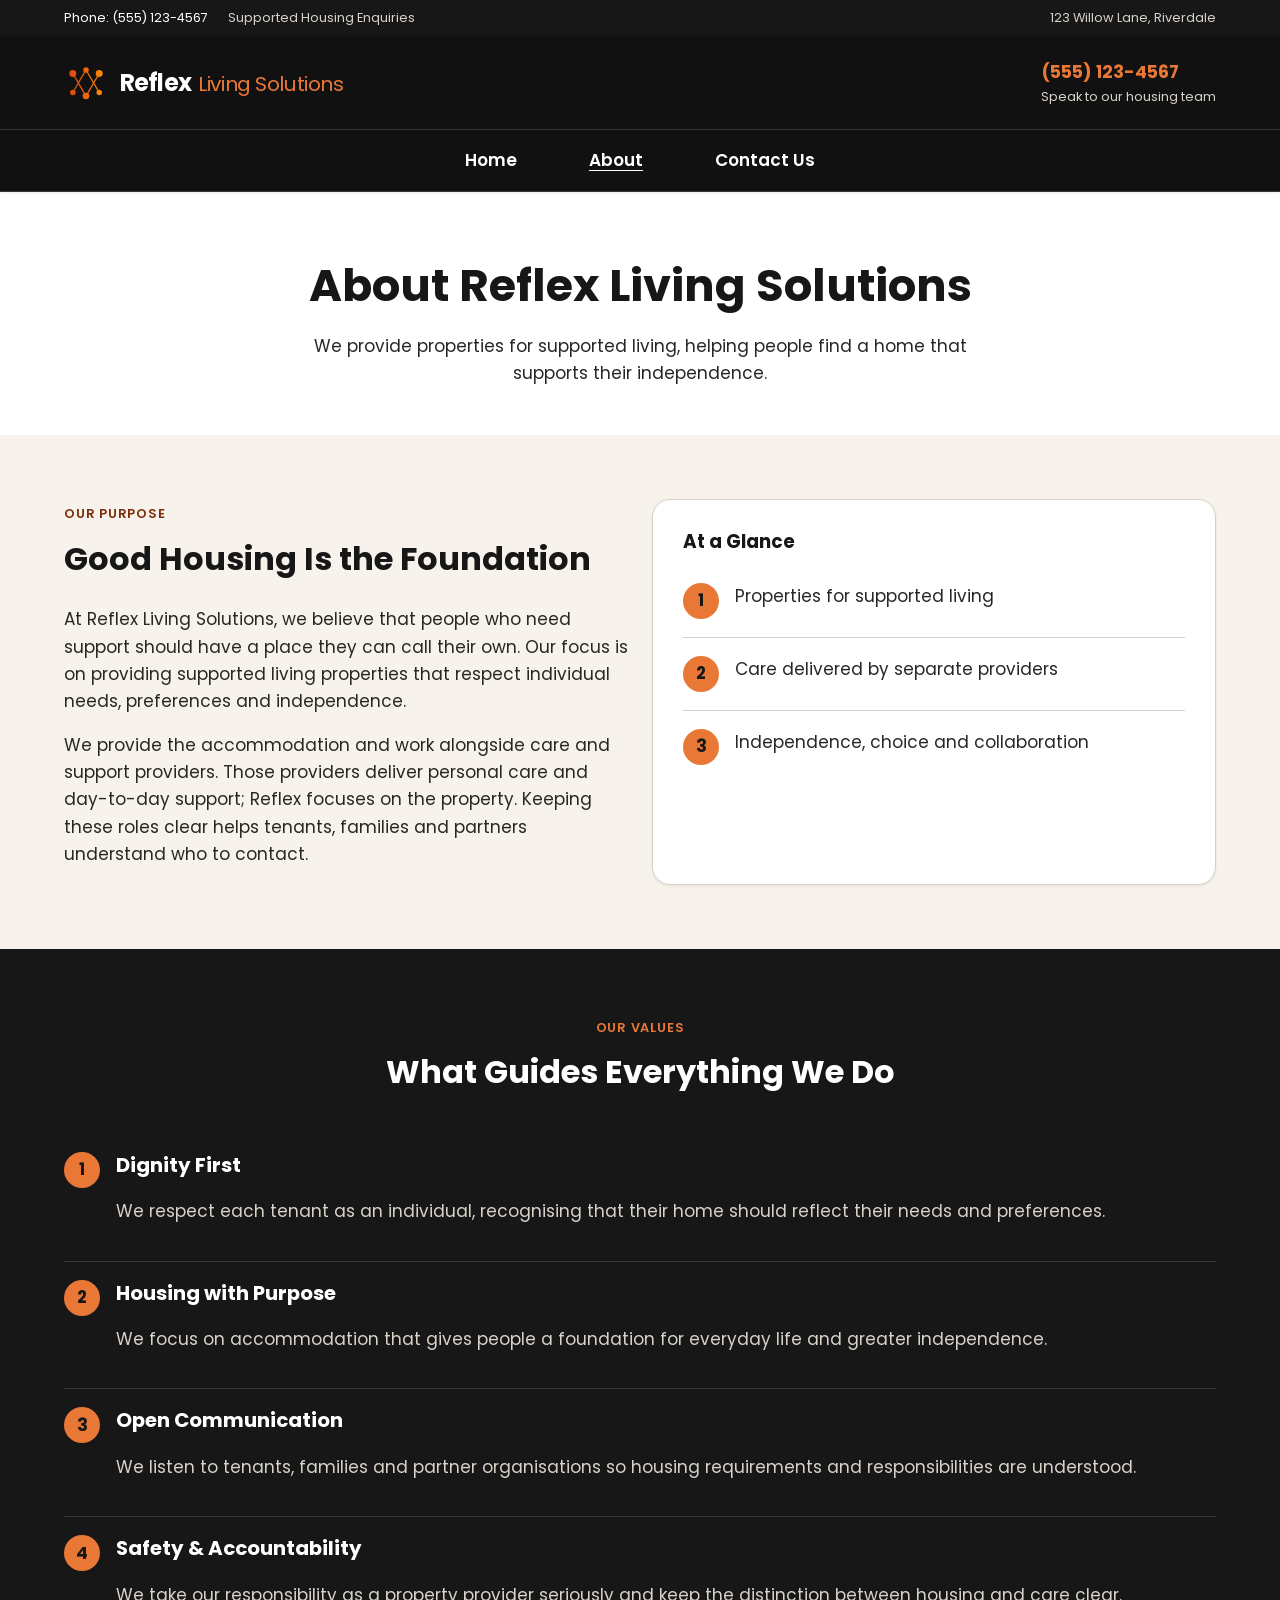
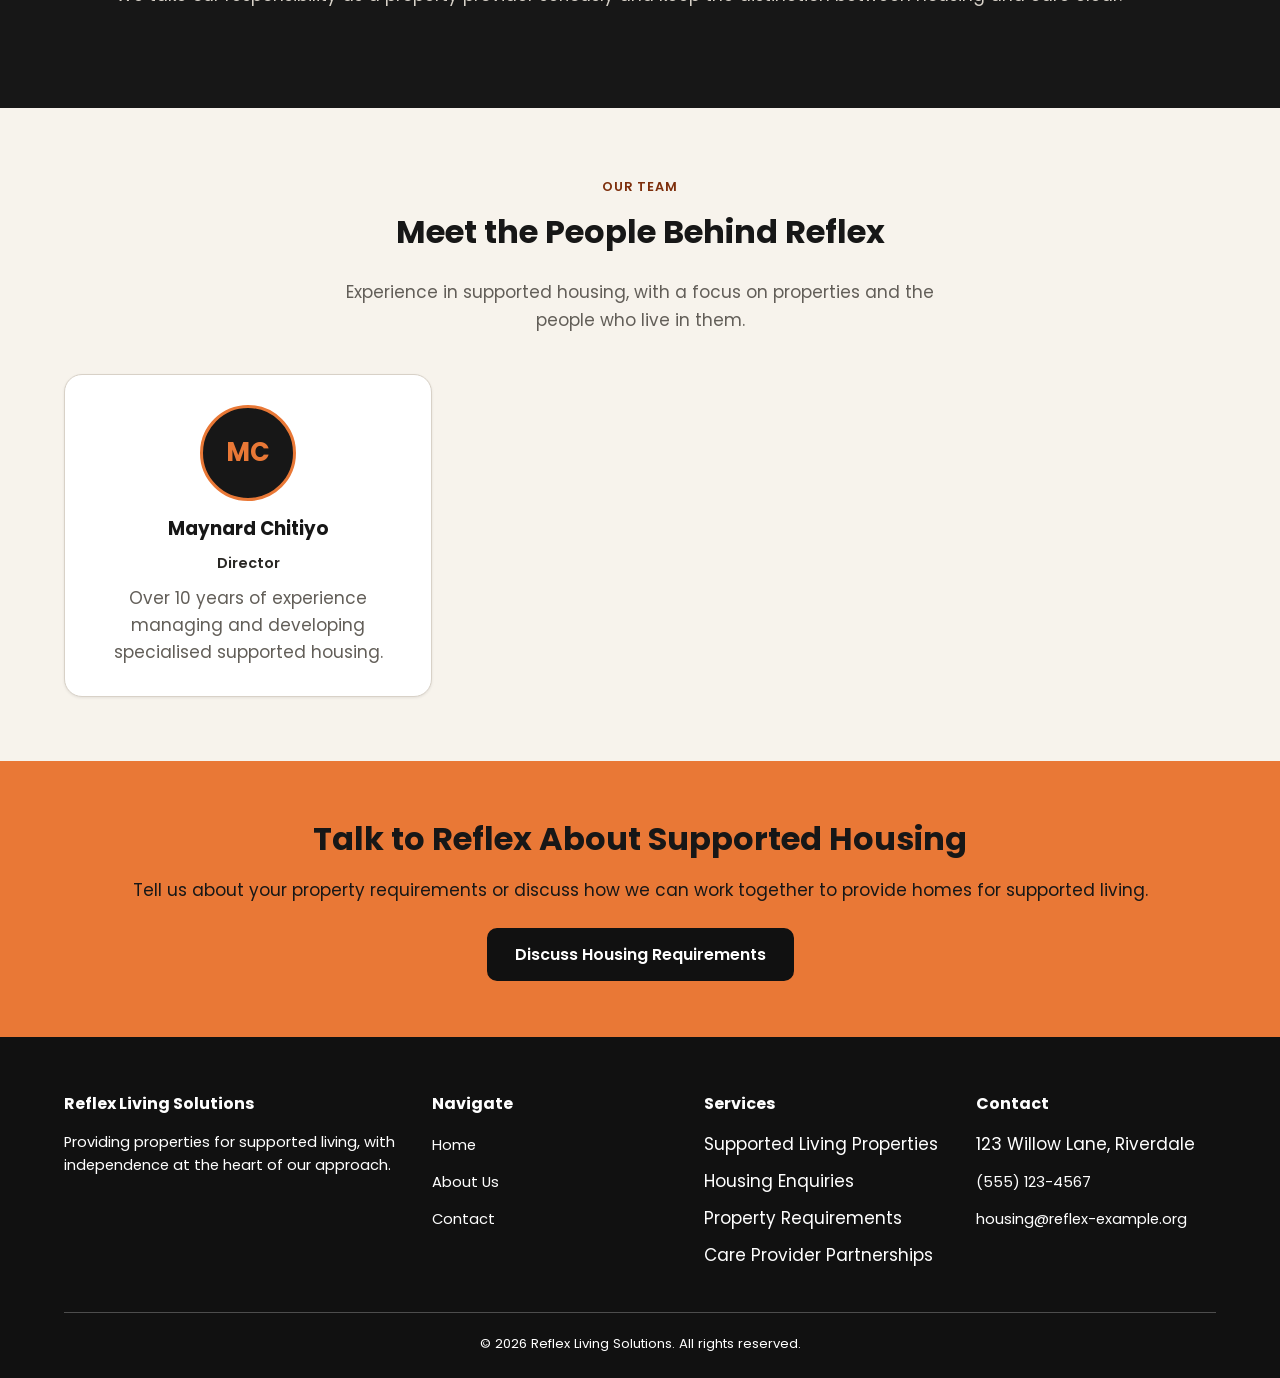
==== website/about.html @ 5347587f "Keep service icons outlined when browsers cache old CSS" ====
<!DOCTYPE html>
<html lang="en">
<head>
    <meta charset="UTF-8">
    <meta name="viewport" content="width=device-width, initial-scale=1.0">
    <title>About Us | Reflex Living Solutions</title>
    <meta name="description" content="Learn about Reflex Living Solutions and our approach to providing supported living properties in collaboration with care and support providers.">
    <link rel="icon" href="favicon.ico?v=2" sizes="any">
    <link rel="icon" type="image/png" sizes="32x32" href="images/favicon-32.png?v=2">
    <link rel="stylesheet" href="styles.css?v=20261007-icons">
</head>
<body>
    <a class="skip-link" href="#main-content">Skip to main content</a>

    <div class="top-bar">
        <div class="container">
            <div class="top-bar__contact">
                <a href="tel:+15551234567">Phone: (555) 123-4567</a>
                <span>Supported Housing Enquiries</span>
            </div>
            <div class="top-bar__address">
                123 Willow Lane, Riverdale
            </div>
        </div>
    </div>

    <header class="site-header">
        <div class="container">
            <div class="brand">
                <img class="brand__logo" src="images/logo_reflex.svg" alt="" width="44" height="44">
                <div class="brand__name">
                    Reflex
                    <span>Living Solutions</span>
                </div>
            </div>
            <a class="header-contact" href="tel:+15551234567">
                (555) 123-4567
                <span>Speak to our housing team</span>
            </a>
        </div>
        <nav class="main-nav" aria-label="Primary">
                <ul>
                    <li><a href="index.html">Home</a></li>
                    <li><a href="about.html" class="active" aria-current="page">About</a></li>
                    <li><a href="contact.html" class="nav-cta">Contact Us</a></li>
                </ul>
        </nav>
    </header>

    <main id="main-content">
        <section class="page-hero">
            <div class="container">
                <h1>About Reflex Living Solutions</h1>
                <p>We provide properties for supported living, helping people find a home that supports their independence.</p>
            </div>
        </section>

        <section class="section">
            <div class="container">
                <div class="grid grid-2">
                    <div>
                        <span class="eyebrow">Our Purpose</span>
                        <h2>Good Housing Is the Foundation</h2>
                        <p>At Reflex Living Solutions, we believe that people who need support should have a place they can call their own. Our focus is on providing supported living properties that respect individual needs, preferences and independence.</p>
                        <p>We provide the accommodation and work alongside care and support providers. Those providers deliver personal care and day-to-day support; Reflex focuses on the property. Keeping these roles clear helps tenants, families and partners understand who to contact.</p>
                    </div>
                    <div class="card">
                        <h3>At a Glance</h3>
                        <ul class="value-list">
                            <li>
                                <div class="value-list__mark">1</div>
                                <div>Properties for supported living</div>
                            </li>
                            <li>
                                <div class="value-list__mark">2</div>
                                <div>Care delivered by separate providers</div>
                            </li>
                            <li>
                                <div class="value-list__mark">3</div>
                                <div>Independence, choice and collaboration</div>
                            </li>
                        </ul>
                    </div>
                </div>
            </div>
        </section>

        <section class="section section-alt">
            <div class="container">
                <div class="section-header">
                    <span class="eyebrow">Our Values</span>
                    <h2>What Guides Everything We Do</h2>
                </div>
                <ul class="value-list">
                    <li>
                        <div class="value-list__mark">1</div>
                        <div>
                            <h3>Dignity First</h3>
                            <p>We respect each tenant as an individual, recognising that their home should reflect their needs and preferences.</p>
                        </div>
                    </li>
                    <li>
                        <div class="value-list__mark">2</div>
                        <div>
                            <h3>Housing with Purpose</h3>
                            <p>We focus on accommodation that gives people a foundation for everyday life and greater independence.</p>
                        </div>
                    </li>
                    <li>
                        <div class="value-list__mark">3</div>
                        <div>
                            <h3>Open Communication</h3>
                            <p>We listen to tenants, families and partner organisations so housing requirements and responsibilities are understood.</p>
                        </div>
                    </li>
                    <li>
                        <div class="value-list__mark">4</div>
                        <div>
                            <h3>Safety &amp; Accountability</h3>
                            <p>We take our responsibility as a property provider seriously and keep the distinction between housing and care clear.</p>
                        </div>
                    </li>
                </ul>
            </div>
        </section>

        <section class="section">
            <div class="container">
                <div class="section-header">
                    <span class="eyebrow">Our Team</span>
                    <h2>Meet the People Behind Reflex</h2>
                    <p>Experience in supported housing, with a focus on properties and the people who live in them.</p>
                </div>
                <div class="grid grid-3">
                    <div class="card team-card">
                        <div class="team-card__photo">MC</div>
                        <h3>Maynard Chitiyo</h3>
                        <div class="team-card__role">Director</div>
                        <p>Over 10 years of experience managing and developing specialised supported housing.</p>
                    </div>
                </div>
            </div>
        </section>

        <section class="cta-banner">
            <div class="container">
                <h2>Talk to Reflex About Supported Housing</h2>
                <p>Tell us about your property requirements or discuss how we can work together to provide homes for supported living.</p>
                <a href="contact.html" class="btn btn-accent">Discuss Housing Requirements</a>
            </div>
        </section>
    </main>

    <footer class="site-footer">
        <div class="container">
            <div class="footer-grid">
                <div>
                    <h4>Reflex Living Solutions</h4>
                    <p>Providing properties for supported living, with independence at the heart of our approach.</p>
                </div>
                <div>
                    <h4>Navigate</h4>
                    <ul>
                        <li><a href="index.html">Home</a></li>
                        <li><a href="about.html">About Us</a></li>
                        <li><a href="contact.html">Contact</a></li>
                    </ul>
                </div>
                <div>
                    <h4>Services</h4>
                    <ul>
                        <li>Supported Living Properties</li>
                        <li>Housing Enquiries</li>
                        <li>Property Requirements</li>
                        <li>Care Provider Partnerships</li>
                    </ul>
                </div>
                <div>
                    <h4>Contact</h4>
                    <ul>
                        <li>123 Willow Lane, Riverdale</li>
                        <li><a href="tel:+15551234567">(555) 123-4567</a></li>
                        <li><a href="mailto:housing@reflex-example.org">housing@reflex-example.org</a></li>
                    </ul>
                </div>
            </div>
            <div class="footer-bottom">
                &copy; 2026 Reflex Living Solutions. All rights reserved.
            </div>
        </div>
    </footer>
</body>
</html>
---- website/styles.css ----
/* ============================================
   Reflex Living Solutions — Shared Styles
   ============================================ */

@font-face {
  font-family: 'Poppins';
  font-style: normal;
  font-weight: 400;
  font-display: swap;
  src: url('fonts/poppins-latin-400-normal.woff2') format('woff2');
}

@font-face {
  font-family: 'Poppins';
  font-style: normal;
  font-weight: 600;
  font-display: swap;
  src: url('fonts/poppins-latin-600-normal.woff2') format('woff2');
}

@font-face {
  font-family: 'Poppins';
  font-style: normal;
  font-weight: 700;
  font-display: swap;
  src: url('fonts/poppins-latin-700-normal.woff2') format('woff2');
}

/*
  Reflex palette
  Near-black creates the brand foundation, warm off-white keeps long pages
  welcoming, and burnt orange is reserved for actions and key details.
*/
:root {
  --color-primary: #a63f12;
  --color-primary-dark: #7d2e0b;
  --color-primary-light: #e97836;
  --color-secondary: #171717;
  --color-accent: #e97836;
  --color-accent-dark: #a63f12;
  --color-button-hover: #a63f12;
  --color-focus: #c85a21;

  --color-bg: #f7f3ec;
  --color-bg-alt: #171717;
  --color-surface: #ffffff;
  --color-header-bg: #111111;

  --color-heading: #171717;
  --color-text: #292724;
  --color-text-muted: #625e58;
  --color-text-inverse: #ffffff;
  --color-text-inverse-muted: #d8d2c9;

  --color-border: #d8d1c7;
  --color-border-dark: #3a3835;

  --font-heading: 'Poppins', Arial, sans-serif;
  --font-body: 'Poppins', Arial, sans-serif;

  --radius: 10px;
  --shadow-sm: 0 1px 3px rgba(0, 0, 0, 0.08);
  --shadow-md: 0 4px 14px rgba(0, 0, 0, 0.10);

  --container-width: 1200px;
}

* {
  box-sizing: border-box;
}

html {
  scroll-behavior: smooth;
}

body {
margin: 0;
  font-family: var(--font-body);
  font-size: 1.0625rem;
  color: var(--color-text);
  background-color: var(--color-bg);
  line-height: 1.6;
  -webkit-font-smoothing: antialiased;
}

h1, h2, h3, h4 {
font-family: var(--font-heading);
  color: var(--color-heading);
  font-weight: 700;
  line-height: 1.35;
  margin-top: 0;
}

h2 {
  font-size: clamp(1.65rem, 2.5vw, 2.5rem);
}

p {
  margin-top: 0;
}

a {
  color: var(--color-primary);
  text-decoration: none;
}

a:hover {
  text-decoration: underline;
}

img {
  max-width: 100%;
  display: block;
}

.container {
  width: 100%;
  max-width: var(--container-width);
  margin: 0 auto;
  padding: 0 24px;
}

/* ---------- Skip link ---------- */
.skip-link {
position: absolute;
  left: -999px;
  top: auto;
  background: var(--color-primary-dark);
  color: var(--color-text-inverse);
  padding: 10px 16px;
  border-radius: var(--radius);
  z-index: 1000;
}

.skip-link:focus {
  left: 16px;
  top: 16px;
}

/* ---------- Top bar ---------- */
.top-bar {
background-color: var(--color-bg-alt);
  color: var(--color-text-inverse-muted);
  font-size: 0.8rem;
}

.top-bar .container {
  display: flex;
  justify-content: space-between;
  align-items: center;
  padding-top: 8px;
  padding-bottom: 8px;
  flex-wrap: wrap;
  gap: 8px;
}

.top-bar a {
  color: var(--color-text-inverse);
}

.top-bar__contact {
  display: flex;
  gap: 20px;
  flex-wrap: wrap;
}

/* ---------- Header / Nav ---------- */
.site-header {
  background-color: var(--color-header-bg);
  border-bottom: 1px solid var(--color-border-dark);
  position: sticky;
  top: 0;
  z-index: 100;
  box-shadow: var(--shadow-sm);
}

.site-header .container {
display: flex;
  align-items: center;
  justify-content: space-between;
  padding-top: 22px;
  padding-bottom: 22px;
  flex-wrap: wrap;
  gap: 20px;
}

.brand {
  display: flex;
  align-items: center;
  gap: 12px;
}

.brand__logo {
  width: 44px;
  height: 44px;
  display: block;
  flex-shrink: 0;
}

.brand__name {
  display: flex;
  align-items: baseline;
  gap: 0.3em;
  font-family: var(--font-heading);
  font-size: clamp(1rem, 3.5vw, 1.5rem);
  color: var(--color-text-inverse);
  font-weight: 700;
  letter-spacing: -0.035em;
  white-space: nowrap;
}

.brand__name span {
  font-size: 0.85em;
  font-weight: 500;
  color: var(--color-accent);
  letter-spacing: -0.02em;
}

.header-contact {
  color: var(--color-primary-light);
  font-weight: 700;
  font-size: 1.1rem;
}

.header-contact span {
  display: block;
  color: var(--color-text-inverse-muted);
  font-size: 0.8rem;
  font-weight: 400;
}

.main-nav {
  background-color: var(--color-header-bg);
  border-top: 1px solid var(--color-border-dark);
}

.main-nav ul {
list-style: none;
  display: flex;
  justify-content: center;
  gap: 16px;
  max-width: var(--container-width);
  margin: 0 auto;
  padding: 0 24px;
  flex-wrap: wrap;
}

.main-nav a {
display: inline-block;
  padding: 17px 28px;
  border-radius: 0;
  background-color: transparent;
  color: var(--color-text-inverse);
  font-weight: 600;
  transition: background-color 0.2s ease;
}

.main-nav a:hover,
.main-nav a:focus-visible {
  background-color: var(--color-button-hover);
  text-decoration: none;
}

.main-nav a.active {
  text-decoration: underline;
  text-underline-offset: 4px;
}

/* ---------- Buttons ---------- */
.btn {
display: inline-flex;
  align-items: center;
  justify-content: center;
  min-height: 48px;
  padding: 12px 26px;
  border-radius: var(--radius);
  font-weight: 600;
  border: 2px solid transparent;
  cursor: pointer;
  font-size: 1rem;
  font-family: var(--font-body);
  transition: background-color 0.2s ease, color 0.2s ease, border-color 0.2s ease;
}

.btn:hover {
  text-decoration: none;
}

.btn-primary {
background-color: var(--color-accent);
  border-color: var(--color-accent);
  color: var(--color-heading);
}

.btn-primary:hover {
  background-color: var(--color-button-hover);
  border-color: var(--color-button-hover);
  color: var(--color-text-inverse);
}

.btn-outline {
background-color: transparent;
  color: var(--color-primary);
  border-color: var(--color-primary);
}

.btn-outline:hover {
background-color: var(--color-button-hover);
  border-color: var(--color-button-hover);
  color: var(--color-text-inverse);
}

.btn-accent {
background-color: var(--color-accent);
  border-color: var(--color-accent);
  color: var(--color-heading);
}

.btn-accent:hover {
background-color: var(--color-button-hover);
  border-color: var(--color-button-hover);
  color: var(--color-text-inverse);
}

/* ---------- Hero ---------- */
.hero {
  background:
    linear-gradient(
      90deg,
      rgba(17, 17, 17, 0.90) 0%,
      rgba(17, 17, 17, 0.65) 55%,
      rgba(17, 17, 17, 0.30) 100%
    ),
    url("images/hero-placeholder.jpg") center / cover no-repeat;
  padding: 6rem 0;
}

.hero .container {
  display: grid;
  grid-template-columns: 1.1fr 0.9fr;
  gap: 40px;
  align-items: center;
}

.hero h1 {
  color: var(--color-text-inverse);
  font-size: clamp(2rem, 3.5vw, 3.5rem);
  margin-bottom: 24px;
}

.hero p {
  font-size: 1.1rem;
  color: var(--color-text-inverse);
  margin-bottom: 28px;
  max-width: 46ch;
}

.hero .btn-outline {
  color: var(--color-text-inverse);
  border-color: var(--color-text-inverse);
}

.hero__actions {
  display: flex;
  gap: 14px;
  flex-wrap: wrap;
}

.hero__panel {
  background-color: var(--color-surface);
  border: 2px solid var(--color-accent);
  border-radius: 18px;
  padding: 32px;
  color: var(--color-text);
}

.hero__panel h3 {
color: var(--color-heading);
  margin: -32px -32px 24px;
  padding: 22px 32px;
  background-color: var(--color-accent);
  border-radius: 15px 15px 0 0;
  font-size: 1.25rem;
}

.hero__panel ul {
  margin: 0;
  padding-left: 18px;
  color: var(--color-text-muted);
}

.hero__panel li {
margin-bottom: 14px;
  padding-left: 4px;
}

.page-hero {
background-color: var(--color-surface);
  color: var(--color-text);
  padding: 64px 0 48px;
  text-align: center;
}

.page-hero h1 {
color: var(--color-heading);
  font-size: clamp(2rem, 3.5vw, 3.5rem);
  margin-bottom: 16px;
}

.page-hero p {
  color: var(--color-text);
  max-width: 60ch;
  margin: 0 auto;
}

/* ---------- Sections ---------- */
.section {
  padding: 64px 0;
}

.section-alt {
  background-color: var(--color-bg-alt);
}

.section-alt .section-header h2,
.section-alt > .container > .grid > div > h2,
.section-alt > .container > .value-list h3 {
  color: var(--color-text-inverse);
}

.section-alt .section-header p,
.section-alt > .container > .value-list p {
  color: var(--color-text-inverse-muted);
}

.section-alt > .container > .value-list li {
  border-color: var(--color-border-dark);
}

.section-alt .eyebrow {
  color: var(--color-primary-light);
}

.section-header {
  text-align: center;
  max-width: 640px;
  margin: 0 auto 40px;
}

.eyebrow {
display: inline-block;
  color: var(--color-primary-dark);
  font-weight: 600;
  letter-spacing: 0.06em;
  text-transform: uppercase;
  font-size: 0.8rem;
  margin-bottom: 12px;
}

.section-header p {
  color: var(--color-text-muted);
}

/* ---------- Grids & Cards ---------- */
.grid {
  display: grid;
  gap: 24px;
}

.grid-3 {
  grid-template-columns: repeat(3, 1fr);
}

.grid-2 {
  grid-template-columns: repeat(2, 1fr);
}

.card {
background-color: var(--color-surface);
  border: 1px solid var(--color-border);
  border-radius: 18px;
  padding: 30px;
  box-shadow: var(--shadow-sm);
}

.card__icon {
  width: 48px;
  height: 48px;
  border-radius: 50%;
  background-color: var(--color-primary-light);
  color: var(--color-heading);
  display: flex;
  align-items: center;
  justify-content: center;
  font-size: 1.4rem;
  margin-bottom: 16px;
  font-weight: bold;
}

.card__icon svg {
  width: 24px;
  height: 24px;
  display: block;
  fill: none;
  stroke: currentColor;
  stroke-width: 1.75;
  stroke-linecap: round;
  stroke-linejoin: round;
}

.card h3 {
  margin-bottom: 10px;
  font-size: 1.15rem;
}

.card p {
  color: var(--color-text-muted);
  margin-bottom: 0;
}

/* ---------- Stats ---------- */
.stats {
  background-color: var(--color-primary-light);
  color: var(--color-heading);
  padding: 40px 0;
}

.stats .grid {
  grid-template-columns: repeat(4, 1fr);
  text-align: center;
}

.stat__number {
  font-family: var(--font-heading);
  font-size: 2.2rem;
  font-weight: bold;
  display: block;
}

.stat__label {
color: var(--color-heading);
  font-size: 0.9rem;
}

/* ---------- CTA banner ---------- */
.cta-banner {
background-color: var(--color-primary-light);
  color: var(--color-heading);
  padding: 56px 0;
  text-align: center;
}

.cta-banner h2 {
color: var(--color-heading);
  margin-bottom: 16px;
}

.cta-banner p {
  color: var(--color-heading);
  margin-bottom: 24px;
}

.cta-banner .btn-accent {
  background-color: var(--color-header-bg);
  border-color: var(--color-header-bg);
  color: var(--color-text-inverse);
}

.cta-banner .btn-accent:hover {
  background-color: var(--color-surface);
  border-color: var(--color-surface);
  color: var(--color-heading);
}

/* ---------- About page specifics ---------- */
.value-list {
  list-style: none;
  margin: 0;
  padding: 0;
}

.value-list li {
  display: flex;
  gap: 16px;
  padding: 18px 0;
  border-bottom: 1px solid var(--color-border);
}

.value-list li:last-child {
  border-bottom: none;
}

.value-list__mark {
  flex-shrink: 0;
  width: 36px;
  height: 36px;
  border-radius: 50%;
  background-color: var(--color-primary-light);
  color: var(--color-heading);
  display: flex;
  align-items: center;
  justify-content: center;
  font-weight: bold;
}

.team-card {
  text-align: center;
}

.team-card__photo {
  width: 96px;
  height: 96px;
  border-radius: 50%;
  background-color: var(--color-bg-alt);
  border: 3px solid var(--color-primary-light);
  margin: 0 auto 16px;
  display: flex;
  align-items: center;
  justify-content: center;
  color: var(--color-primary-light);
  font-family: var(--font-heading);
  font-size: 1.6rem;
  font-weight: bold;
}

.team-card__role {
  color: var(--color-text);
  font-weight: 600;
  font-size: 0.9rem;
  margin-bottom: 10px;
}

/* ---------- Contact page specifics ---------- */
.contact-layout {
  display: grid;
  grid-template-columns: 1fr 1fr;
  gap: 40px;
  align-items: start;
}

.info-card {
  display: flex;
  gap: 16px;
  padding: 20px 0;
  border-bottom: 1px solid var(--color-border);
}

.info-card:last-child {
  border-bottom: none;
}

.info-card__icon {
  width: 42px;
  height: 42px;
  border-radius: 50%;
  background-color: var(--color-primary-light);
  color: var(--color-heading);
  display: flex;
  align-items: center;
  justify-content: center;
  flex-shrink: 0;
  font-weight: bold;
}

.info-card h3 {
  font-size: 1rem;
  margin-bottom: 4px;
}

.info-card p {
  color: var(--color-text-muted);
  margin-bottom: 0;
}

.map-placeholder {
  margin-top: 28px;
  background-color: var(--color-bg-alt);
  border: 1px dashed var(--color-border);
  border-radius: var(--radius);
  padding: 40px;
  text-align: center;
  color: var(--color-text-inverse-muted);
}

.form-card {
  background-color: var(--color-surface);
  border: 1px solid var(--color-border);
  border-radius: var(--radius);
  padding: 32px;
  box-shadow: var(--shadow-sm);
}

.form-row {
  display: grid;
  grid-template-columns: 1fr 1fr;
  gap: 16px;
}

.form-group {
  margin-bottom: 18px;
}

.form-group label {
  display: block;
  font-weight: 600;
  margin-bottom: 6px;
  font-size: 0.92rem;
}

.form-group input,
.form-group select,
.form-group textarea {
  width: 100%;
  padding: 11px 12px;
  border: 1px solid var(--color-border);
  border-radius: var(--radius);
  font-family: var(--font-body);
  font-size: 0.95rem;
  background-color: var(--color-bg);
  color: var(--color-text);
}

.form-group input:focus,
.form-group select:focus,
.form-group textarea:focus {
  outline: 2px solid var(--color-primary);
  outline-offset: 1px;
}

.form-note {
  font-size: 0.82rem;
  color: var(--color-text-muted);
  margin-top: 14px;
}

/* ---------- Footer ---------- */
.site-footer {
background-color: var(--color-header-bg);
  color: var(--color-text-inverse);
  padding: 56px 0 24px;
}

.footer-grid {
  display: grid;
  grid-template-columns: 1.4fr 1fr 1fr 1fr;
  gap: 32px;
  margin-bottom: 32px;
}

.site-footer h4 {
  color: var(--color-text-inverse);
  font-size: 1rem;
  margin-bottom: 16px;
}

.site-footer p {
  color: var(--color-text-inverse);
  font-size: 0.92rem;
}

.site-footer ul {
  list-style: none;
  margin: 0;
  padding: 0;
}

.site-footer li {
  margin-bottom: 10px;
}

.site-footer a {
  color: var(--color-text-inverse);
  font-size: 0.92rem;
}

.footer-bottom {
  border-top: 1px solid rgba(255, 255, 255, 0.25);
  padding-top: 20px;
  text-align: center;
  font-size: 0.82rem;
  color: var(--color-text-inverse);
}

/* Keyboard focus stays visible on every background. */
a:focus-visible,
button:focus-visible {
  outline: 3px solid var(--color-focus);
  outline-offset: 4px;
}

.grid > *, .contact-layout > *, .footer-grid > * {
  min-width: 0;
}

.site-footer a, .info-card a {
  overflow-wrap: anywhere;
}

/* ---------- Responsive ---------- */
@media (max-width: 860px) {
  .hero .container {
    grid-template-columns: 1fr;
  }

  .grid-3 {
    grid-template-columns: 1fr;
  }

  .grid-2,
  .contact-layout,
  .form-row {
    grid-template-columns: 1fr;
  }

  .stats .grid {
    grid-template-columns: repeat(2, 1fr);
    gap: 32px;
  }

  .footer-grid {
    grid-template-columns: repeat(2, 1fr);
  }

  .site-header .container {
    justify-content: center;
    text-align: center;
  }

  .main-nav ul {
    justify-content: center;
  }
}

@media (max-width: 528px) {
  .container { padding-left: 20px; padding-right: 20px; }
  .top-bar .container { justify-content: center; text-align: center; }
  .top-bar__address { display: none; }
  .top-bar__contact { justify-content: center; gap: 8px; }
  .main-nav ul { gap: 0; padding: 0 8px; }
  .main-nav a { padding: 14px 18px; font-size: 0.9rem; }
  .header-contact { text-align: center; }
  .hero, .section { padding: 40px 0; }
  .hero__panel { padding: 24px; }
  .hero__panel h3 { margin: -24px -24px 24px; padding: 20px 24px; }
  .form-card { padding: 24px; }
  .hero__actions .btn { width: 100%; }

  .hero h1 {
    font-size: 2rem;
  }

  .footer-grid {
    grid-template-columns: 1fr;
  }

  .stats .grid {
    grid-template-columns: 1fr;
  }

}
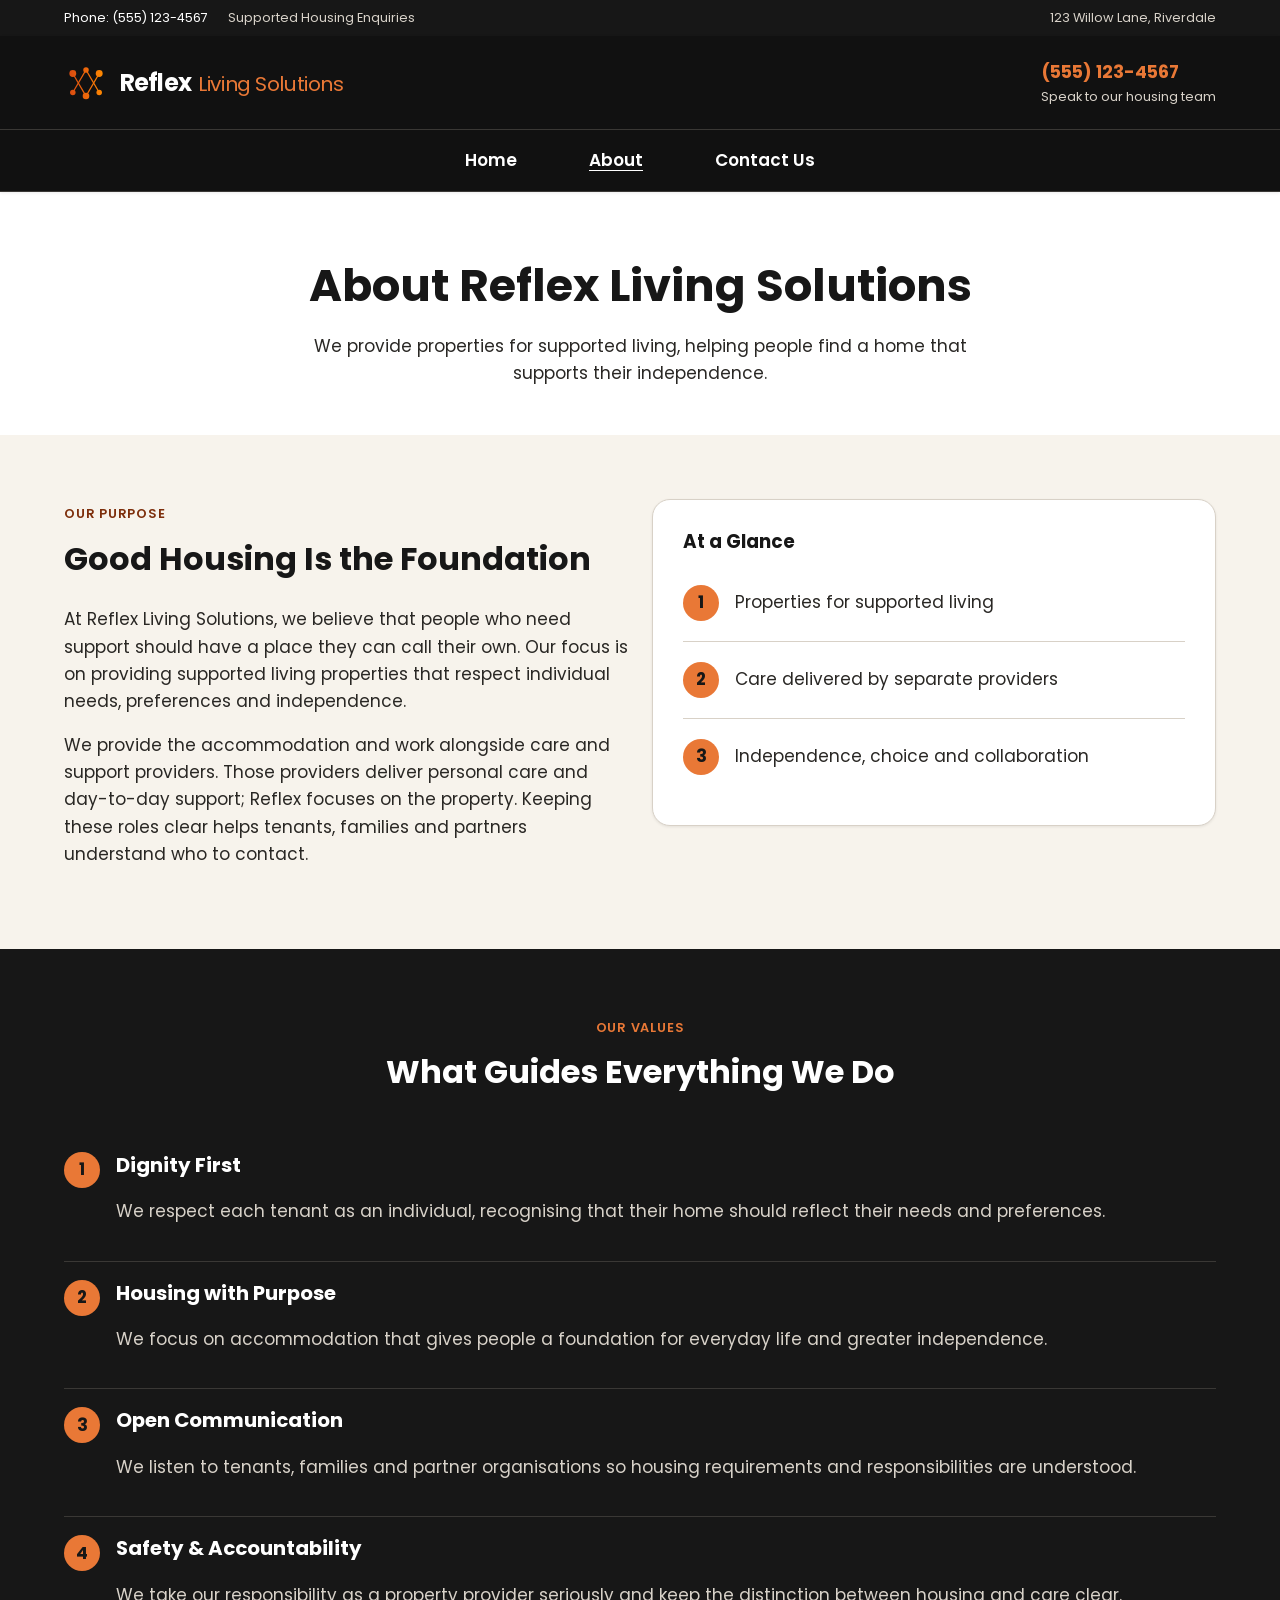
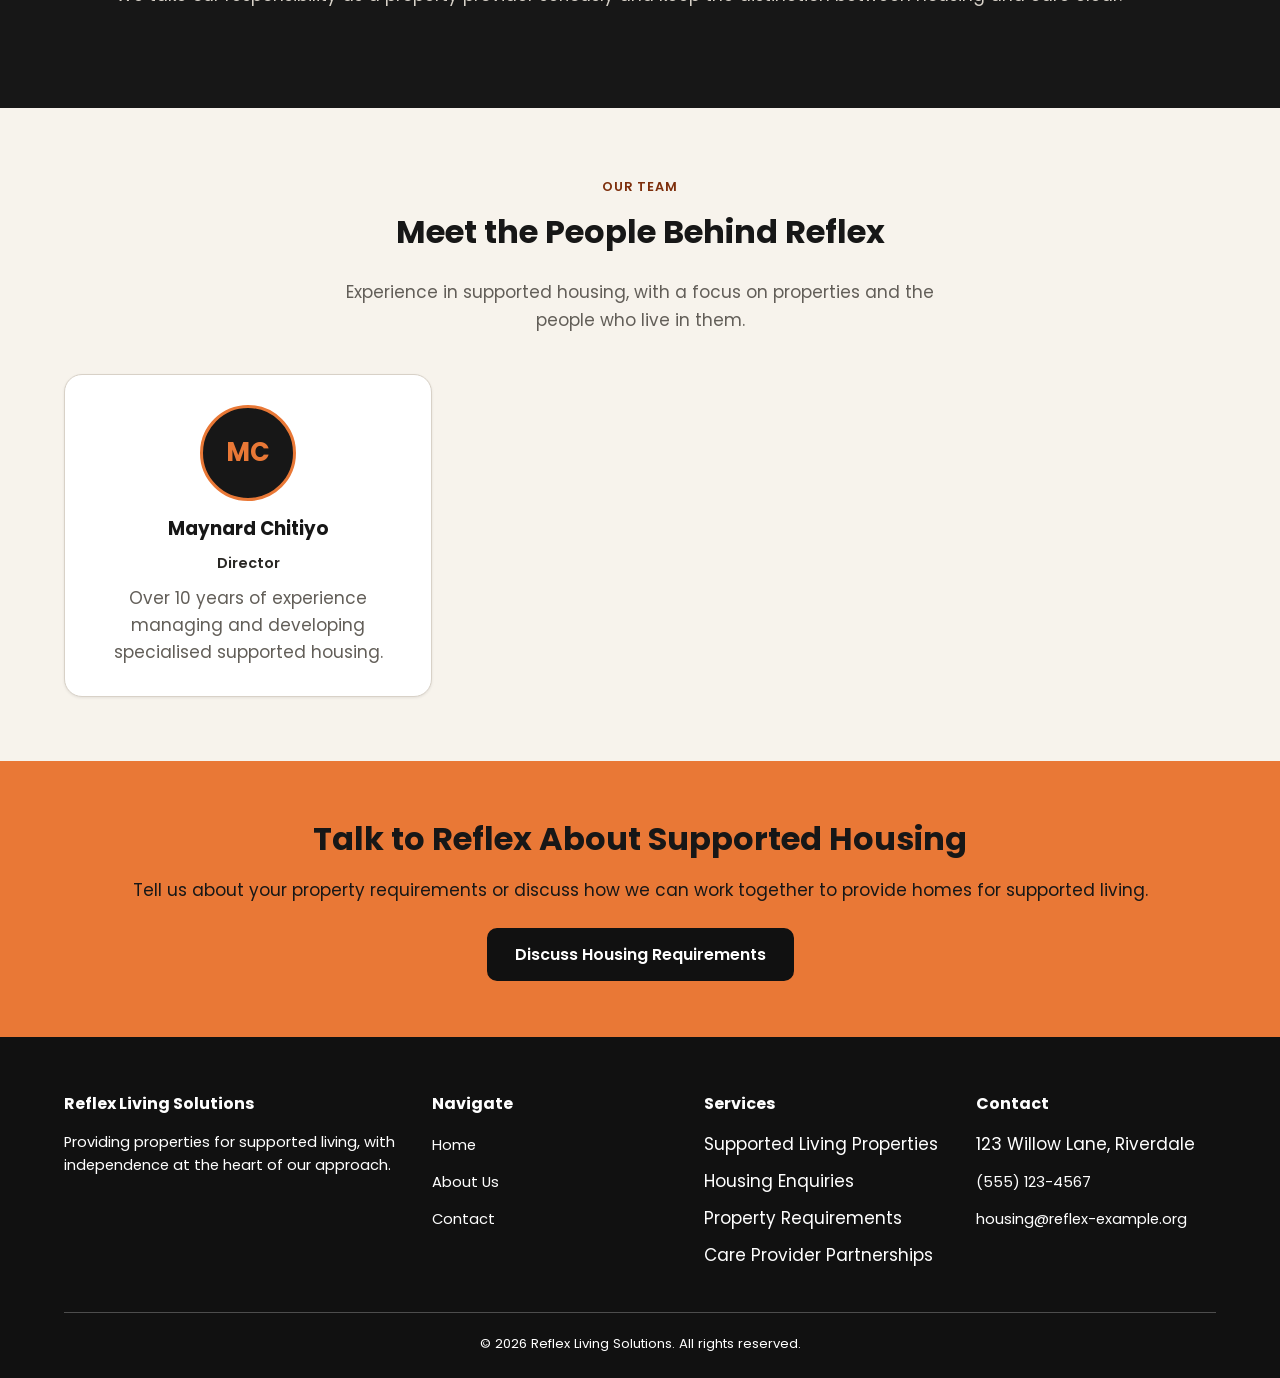
==== commit 62b68bfc: "fix box on about page" ====
--- a/website/about.html
+++ b/website/about.html
@@ -64,7 +64,7 @@
                         <p>At Reflex Living Solutions, we believe that people who need support should have a place they can call their own. Our focus is on providing supported living properties that respect individual needs, preferences and independence.</p>
                         <p>We provide the accommodation and work alongside care and support providers. Those providers deliver personal care and day-to-day support; Reflex focuses on the property. Keeping these roles clear helps tenants, families and partners understand who to contact.</p>
                     </div>
-                    <div class="card">
+                    <div class="card glance-card">
                         <h3>At a Glance</h3>
                         <ul class="value-list">
                             <li>
--- a/website/styles.css
+++ b/website/styles.css
@@ -497,7 +497,8 @@
   font-weight: bold;
 }
 
-.card__icon svg {
+.card__icon svg,
+.info-card__icon svg {
   width: 24px;
   height: 24px;
   display: block;
@@ -573,6 +574,16 @@
 }
 
 /* ---------- About page specifics ---------- */
+.glance-card {
+  align-self: start;
+}
+
+.glance-card .value-list li {
+  align-items: center;
+  min-height: 76px;
+  padding: 20px 0;
+}
+
 .value-list {
   list-style: none;
   margin: 0;
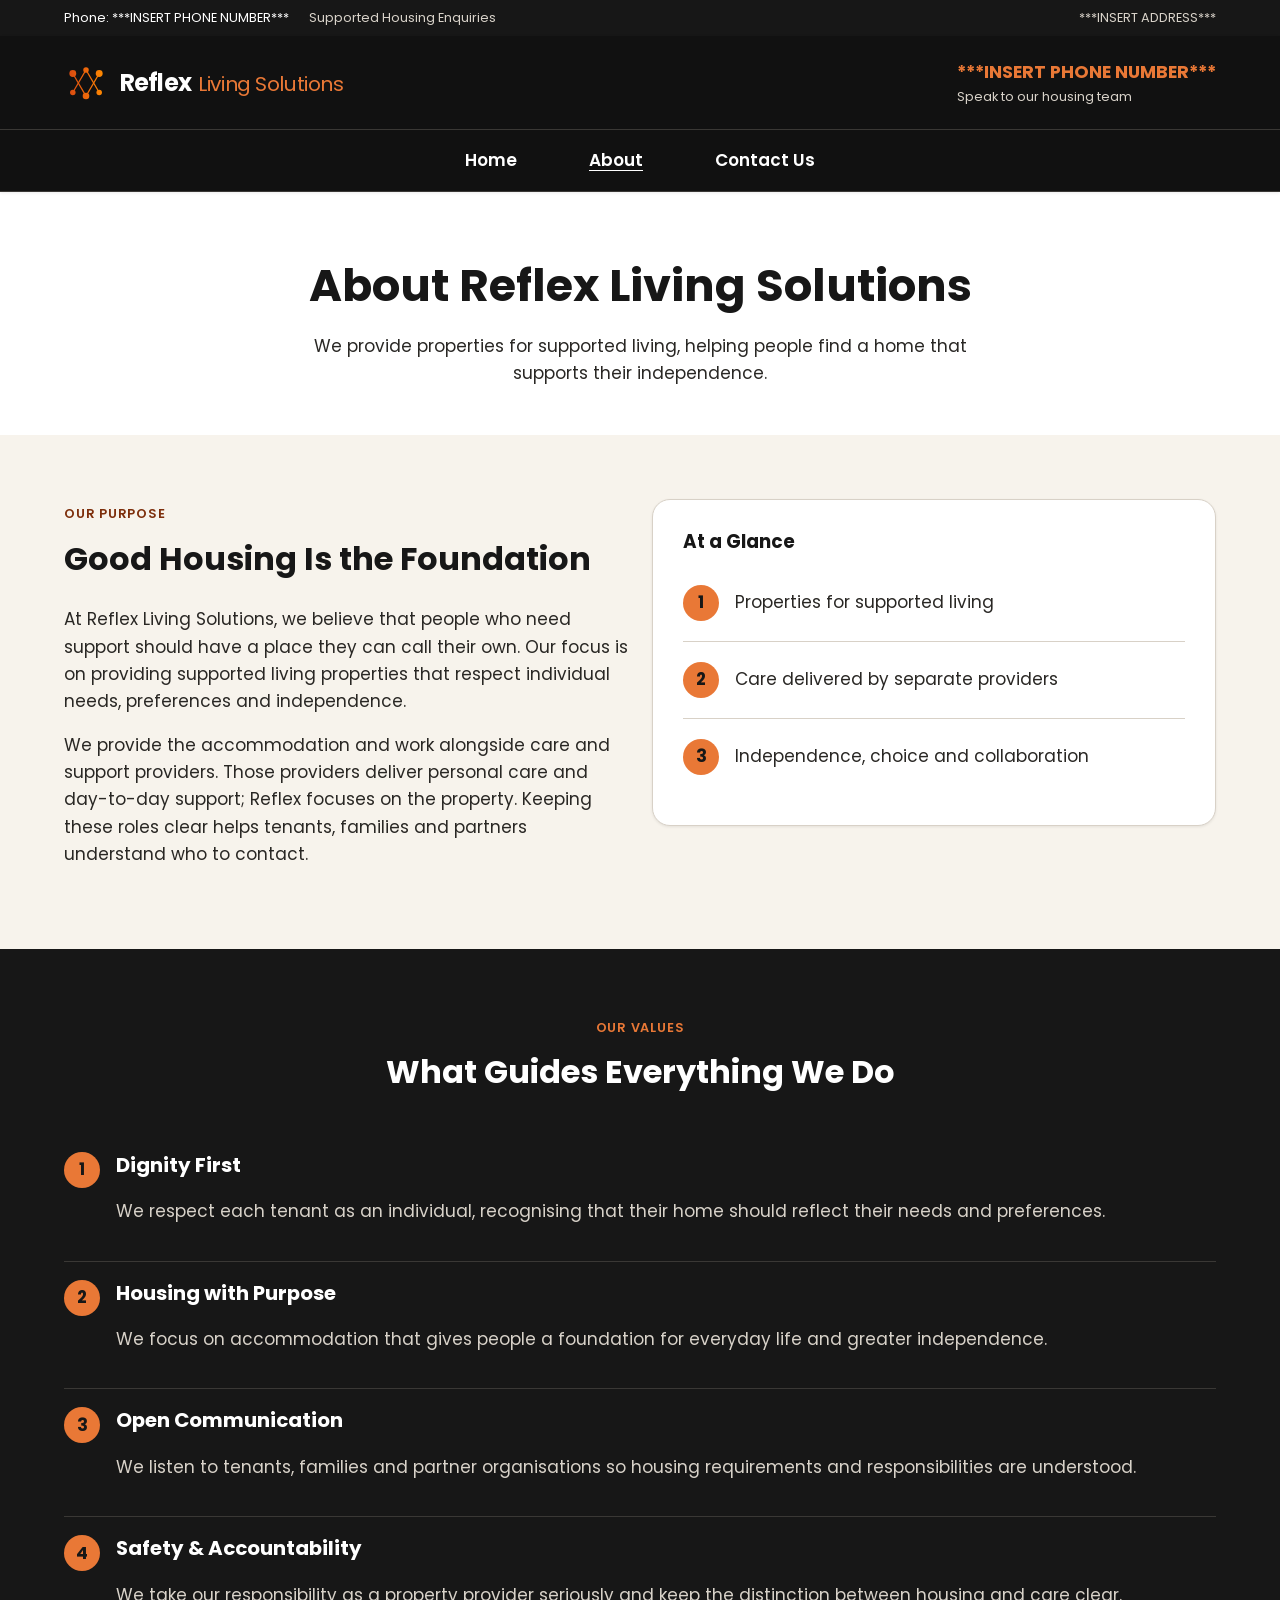
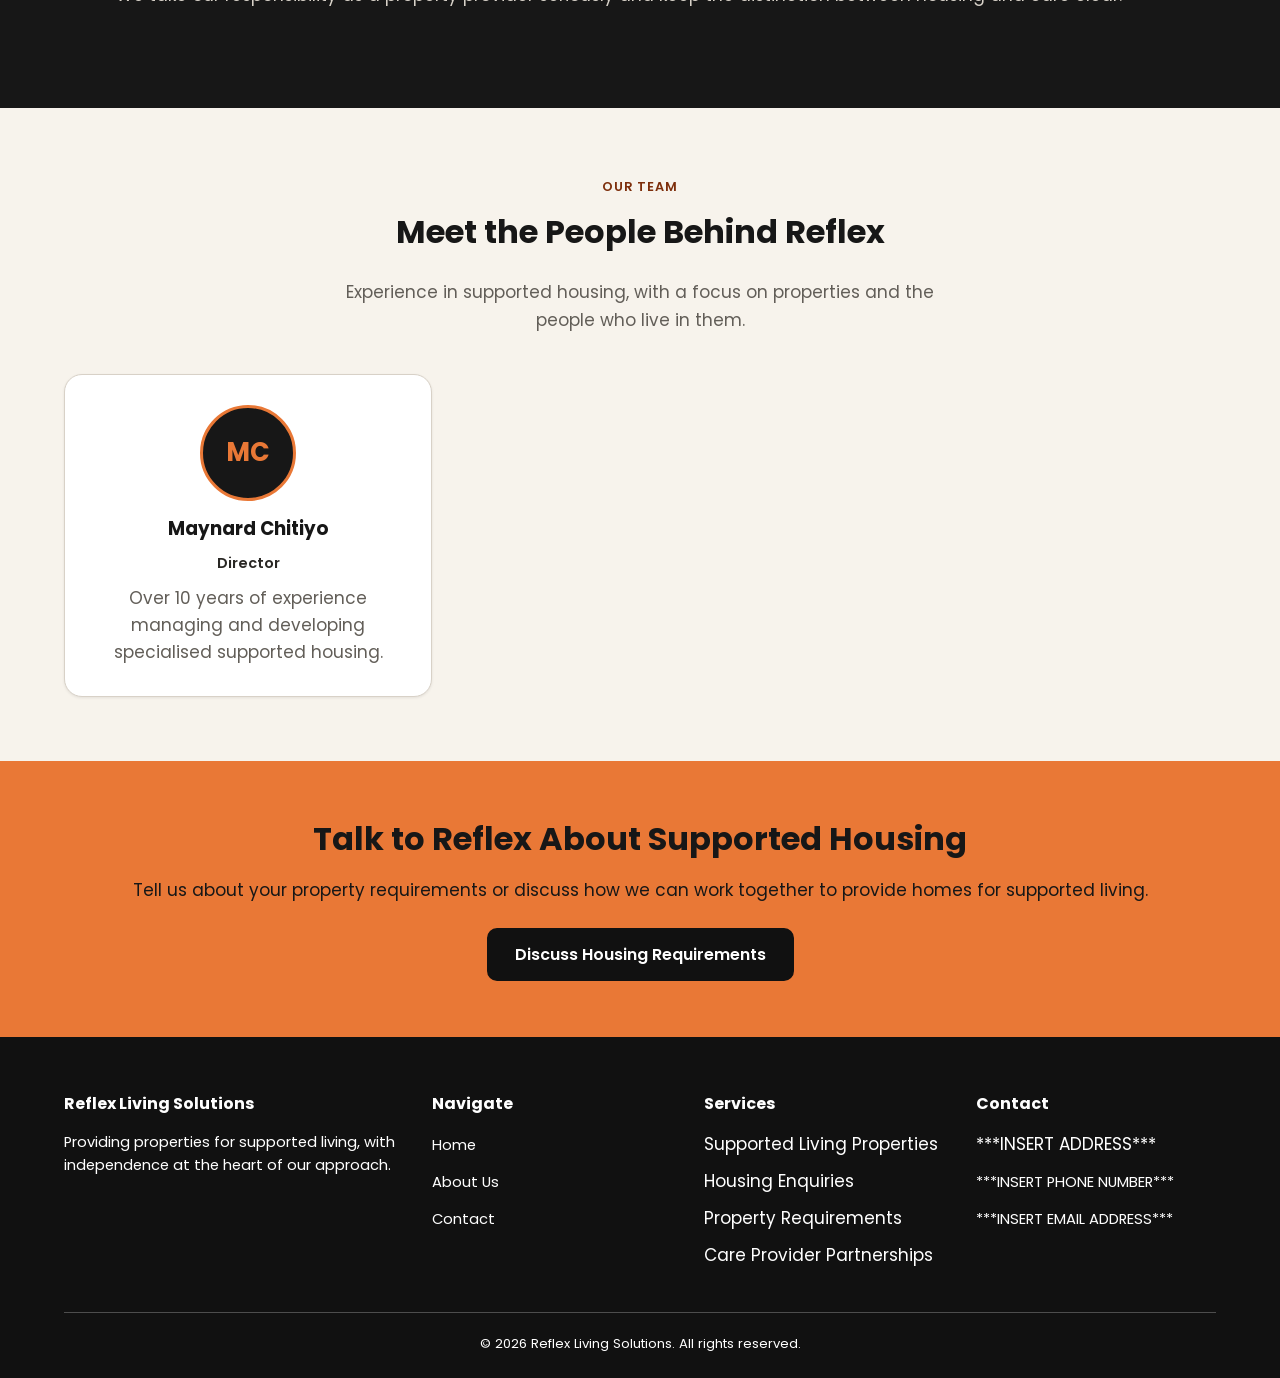
==== commit ba88a66c: "changed all meadowview details to ***INSERT HERE****" ====
--- a/website/about.html
+++ b/website/about.html
@@ -5,8 +5,7 @@
     <meta name="viewport" content="width=device-width, initial-scale=1.0">
     <title>About Us | Reflex Living Solutions</title>
     <meta name="description" content="Learn about Reflex Living Solutions and our approach to providing supported living properties in collaboration with care and support providers.">
-    <link rel="icon" href="favicon.ico?v=2" sizes="any">
-    <link rel="icon" type="image/png" sizes="32x32" href="images/favicon-32.png?v=2">
+    <link rel="icon" type="image/svg+xml" sizes="any" href="images/logo_reflex.svg?v=3">
     <link rel="stylesheet" href="styles.css?v=20261007-icons">
 </head>
 <body>
@@ -15,11 +14,11 @@
     <div class="top-bar">
         <div class="container">
             <div class="top-bar__contact">
-                <a href="tel:+15551234567">Phone: (555) 123-4567</a>
+                <a href="tel:***INSERT PHONE NUMBER***">Phone: ***INSERT PHONE NUMBER***</a>
                 <span>Supported Housing Enquiries</span>
             </div>
             <div class="top-bar__address">
-                123 Willow Lane, Riverdale
+                ***INSERT ADDRESS***
             </div>
         </div>
     </div>
@@ -33,8 +32,8 @@
                     <span>Living Solutions</span>
                 </div>
             </div>
-            <a class="header-contact" href="tel:+15551234567">
-                (555) 123-4567
+            <a class="header-contact" href="tel:***INSERT PHONE NUMBER***">
+                ***INSERT PHONE NUMBER***
                 <span>Speak to our housing team</span>
             </a>
         </div>
@@ -178,9 +177,9 @@
                 <div>
                     <h4>Contact</h4>
                     <ul>
-                        <li>123 Willow Lane, Riverdale</li>
-                        <li><a href="tel:+15551234567">(555) 123-4567</a></li>
-                        <li><a href="mailto:housing@reflex-example.org">housing@reflex-example.org</a></li>
+                        <li>***INSERT ADDRESS***</li>
+                        <li><a href="tel:***INSERT PHONE NUMBER***">***INSERT PHONE NUMBER***</a></li>
+                        <li><a href="mailto:***INSERT EMAIL ADDRESS***">***INSERT EMAIL ADDRESS***</a></li>
                     </ul>
                 </div>
             </div>
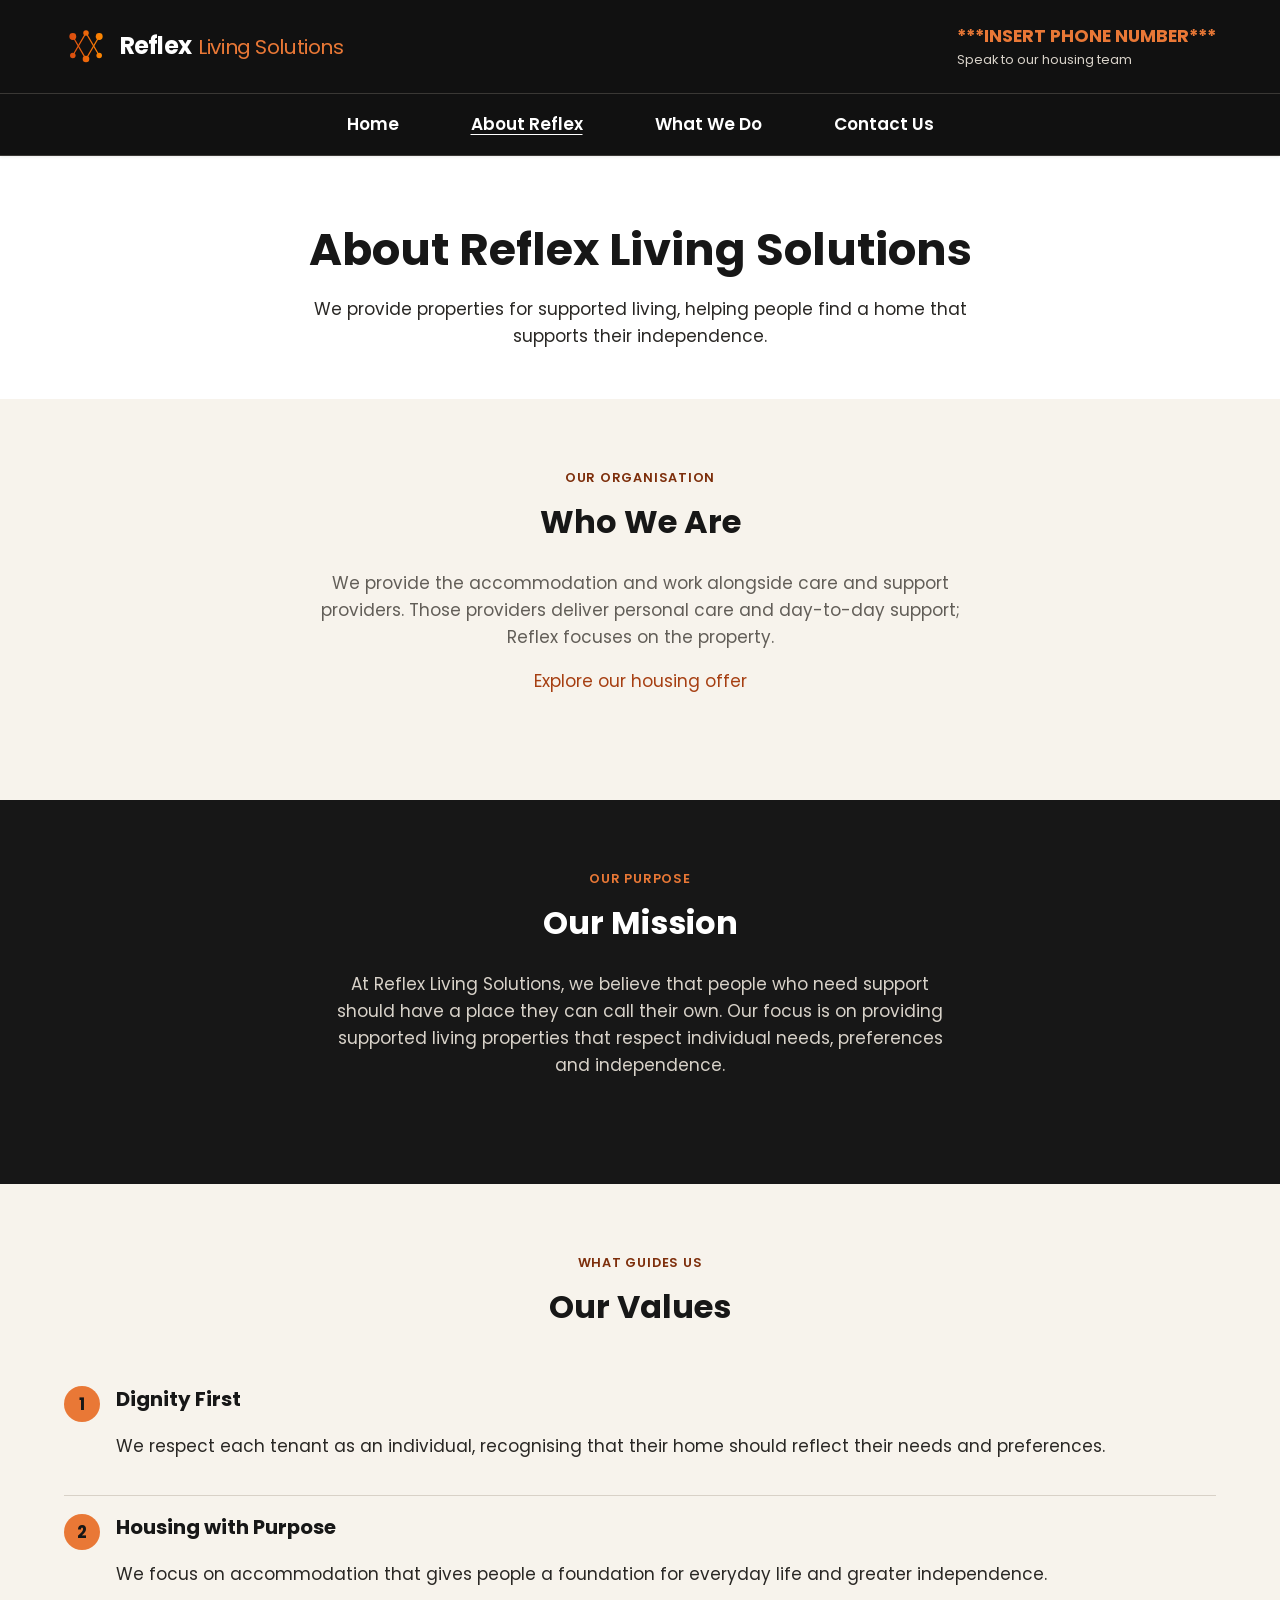
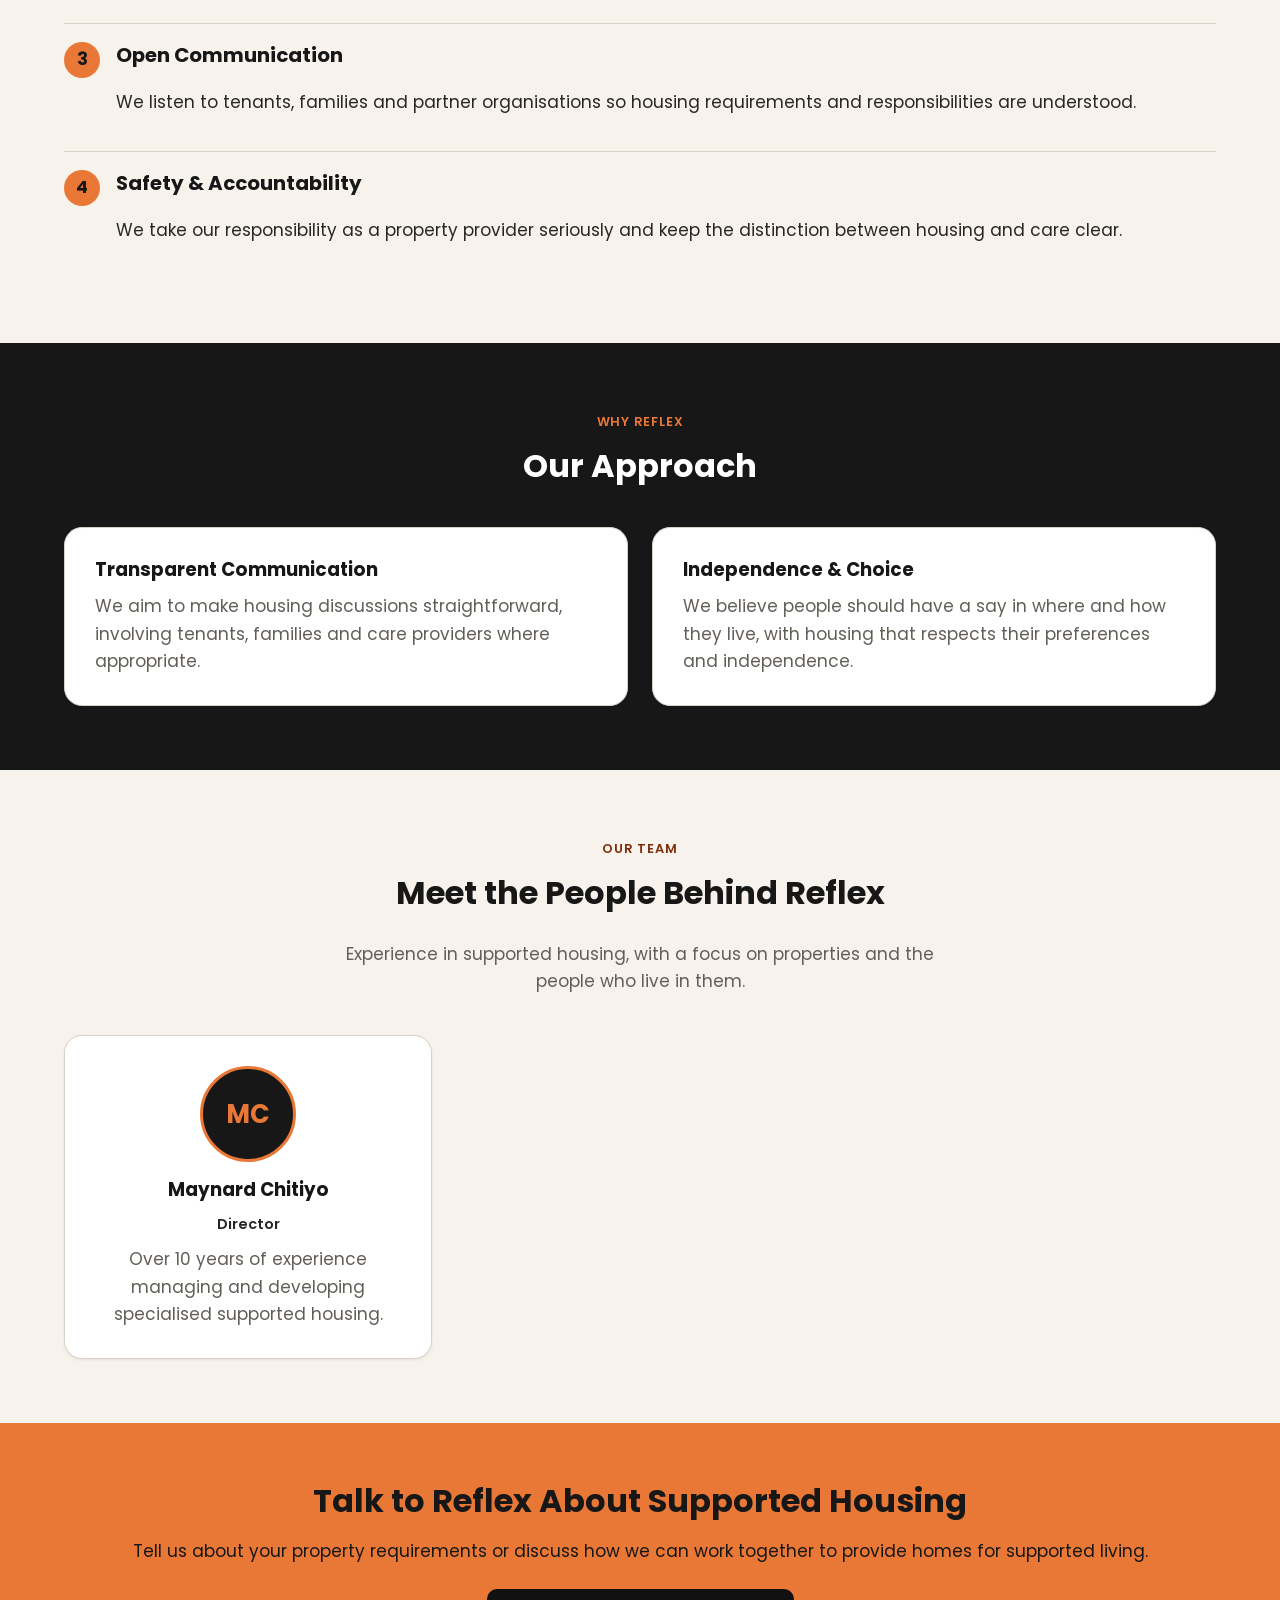
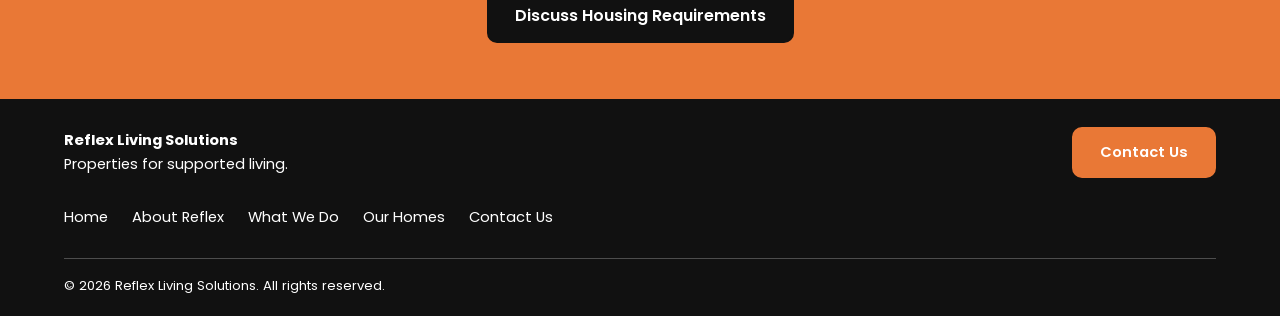
==== commit 200c7963: "Added a menu button, shortened the footer and rearranged the info into two extra pages and improved " ====
--- a/website/about.html
+++ b/website/about.html
@@ -6,24 +6,13 @@
     <title>About Us | Reflex Living Solutions</title>
     <meta name="description" content="Learn about Reflex Living Solutions and our approach to providing supported living properties in collaboration with care and support providers.">
     <link rel="icon" type="image/svg+xml" sizes="any" href="images/logo_reflex.svg?v=3">
-    <link rel="stylesheet" href="styles.css?v=20261007-icons">
+    <link rel="stylesheet" href="styles.css?v=20261007-homes">
+    <script src="navigation.js" defer></script>
 </head>
 <body>
     <a class="skip-link" href="#main-content">Skip to main content</a>
 
-    <div class="top-bar">
-        <div class="container">
-            <div class="top-bar__contact">
-                <a href="tel:***INSERT PHONE NUMBER***">Phone: ***INSERT PHONE NUMBER***</a>
-                <span>Supported Housing Enquiries</span>
-            </div>
-            <div class="top-bar__address">
-                ***INSERT ADDRESS***
-            </div>
-        </div>
-    </div>
-
-    <header class="site-header">
+<header class="site-header">
         <div class="container">
             <div class="brand">
                 <img class="brand__logo" src="images/logo_reflex.svg" alt="" width="44" height="44">
@@ -38,11 +27,13 @@
             </a>
         </div>
         <nav class="main-nav" aria-label="Primary">
-                <ul>
-                    <li><a href="index.html">Home</a></li>
-                    <li><a href="about.html" class="active" aria-current="page">About</a></li>
-                    <li><a href="contact.html" class="nav-cta">Contact Us</a></li>
-                </ul>
+            <button class="nav-toggle" type="button" aria-expanded="false" aria-controls="primary-links" hidden>Menu</button>
+            <ul id="primary-links">
+                <li><a href="index.html">Home</a></li>
+                <li><a href="about.html" class="active" aria-current="page">About Reflex</a></li>
+                <li><a href="what-we-do.html">What We Do</a></li>
+                <li><a href="contact.html">Contact Us</a></li>
+            </ul>
         </nav>
     </header>
 
@@ -54,41 +45,32 @@
             </div>
         </section>
 
-        <section class="section">
+        <section class="section" aria-labelledby="who-we-are">
             <div class="container">
-                <div class="grid grid-2">
-                    <div>
-                        <span class="eyebrow">Our Purpose</span>
-                        <h2>Good Housing Is the Foundation</h2>
-                        <p>At Reflex Living Solutions, we believe that people who need support should have a place they can call their own. Our focus is on providing supported living properties that respect individual needs, preferences and independence.</p>
-                        <p>We provide the accommodation and work alongside care and support providers. Those providers deliver personal care and day-to-day support; Reflex focuses on the property. Keeping these roles clear helps tenants, families and partners understand who to contact.</p>
-                    </div>
-                    <div class="card glance-card">
-                        <h3>At a Glance</h3>
-                        <ul class="value-list">
-                            <li>
-                                <div class="value-list__mark">1</div>
-                                <div>Properties for supported living</div>
-                            </li>
-                            <li>
-                                <div class="value-list__mark">2</div>
-                                <div>Care delivered by separate providers</div>
-                            </li>
-                            <li>
-                                <div class="value-list__mark">3</div>
-                                <div>Independence, choice and collaboration</div>
-                            </li>
-                        </ul>
-                    </div>
+                <div class="section-header">
+                    <span class="eyebrow">Our organisation</span>
+                    <h2 id="who-we-are">Who We Are</h2>
+                    <p>We provide the accommodation and work alongside care and support providers. Those providers deliver personal care and day-to-day support; Reflex focuses on the property.</p>
+                    <a href="what-we-do.html">Explore our housing offer</a>
+                </div>
+            </div>
+        </section>
+        <section class="section section-alt" aria-labelledby="our-mission">
+            <div class="container">
+                <div class="section-header">
+                    <span class="eyebrow">Our purpose</span>
+                    <h2 id="our-mission">Our Mission</h2>
+                    <!-- Existing purpose copy reused here; Tomiwa to confirm final mission wording. -->
+                    <p>At Reflex Living Solutions, we believe that people who need support should have a place they can call their own. Our focus is on providing supported living properties that respect individual needs, preferences and independence.</p>
                 </div>
             </div>
         </section>
 
-        <section class="section section-alt">
+        <section class="section" aria-labelledby="our-values">
             <div class="container">
                 <div class="section-header">
-                    <span class="eyebrow">Our Values</span>
-                    <h2>What Guides Everything We Do</h2>
+                    <span class="eyebrow">What guides us</span>
+                    <h2 id="our-values">Our Values</h2>
                 </div>
                 <ul class="value-list">
                     <li>
@@ -123,6 +105,25 @@
             </div>
         </section>
 
+        <section class="section section-alt" aria-labelledby="our-approach">
+            <div class="container">
+                <div class="section-header">
+                    <span class="eyebrow">Why Reflex</span>
+                    <h2 id="our-approach">Our Approach</h2>
+                </div>
+                <div class="grid grid-2">
+                    <div class="card">
+                        <h3>Transparent Communication</h3>
+                        <p>We aim to make housing discussions straightforward, involving tenants, families and care providers where appropriate.</p>
+                    </div>
+                    <div class="card">
+                        <h3>Independence &amp; Choice</h3>
+                        <p>We believe people should have a say in where and how they live, with housing that respects their preferences and independence.</p>
+                    </div>
+                </div>
+            </div>
+        </section>
+
         <section class="section">
             <div class="container">
                 <div class="section-header">
@@ -150,42 +151,22 @@
         </section>
     </main>
 
-    <footer class="site-footer">
+    <footer class="site-footer footer-compact">
         <div class="container">
-            <div class="footer-grid">
-                <div>
-                    <h4>Reflex Living Solutions</h4>
-                    <p>Providing properties for supported living, with independence at the heart of our approach.</p>
-                </div>
-                <div>
-                    <h4>Navigate</h4>
-                    <ul>
-                        <li><a href="index.html">Home</a></li>
-                        <li><a href="about.html">About Us</a></li>
-                        <li><a href="contact.html">Contact</a></li>
-                    </ul>
-                </div>
-                <div>
-                    <h4>Services</h4>
-                    <ul>
-                        <li>Supported Living Properties</li>
-                        <li>Housing Enquiries</li>
-                        <li>Property Requirements</li>
-                        <li>Care Provider Partnerships</li>
-                    </ul>
-                </div>
-                <div>
-                    <h4>Contact</h4>
-                    <ul>
-                        <li>***INSERT ADDRESS***</li>
-                        <li><a href="tel:***INSERT PHONE NUMBER***">***INSERT PHONE NUMBER***</a></li>
-                        <li><a href="mailto:***INSERT EMAIL ADDRESS***">***INSERT EMAIL ADDRESS***</a></li>
-                    </ul>
-                </div>
+            <div class="footer-summary">
+                <p><strong>Reflex Living Solutions</strong><br>Properties for supported living.</p>
+                <a href="contact.html" class="btn btn-accent">Contact Us</a>
             </div>
-            <div class="footer-bottom">
-                &copy; 2026 Reflex Living Solutions. All rights reserved.
-            </div>
+            <nav aria-label="Footer">
+                <ul class="footer-links">
+                    <li><a href="index.html">Home</a></li>
+                    <li><a href="about.html">About Reflex</a></li>
+                    <li><a href="what-we-do.html">What We Do</a></li>
+                    <li><a href="our-homes.html">Our Homes</a></li>
+                    <li><a href="contact.html">Contact Us</a></li>
+                </ul>
+            </nav>
+            <div class="footer-bottom">&copy; 2026 Reflex Living Solutions. All rights reserved.</div>
         </div>
     </footer>
 </body>
--- a/website/styles.css
+++ b/website/styles.css
@@ -267,6 +267,36 @@
 }
 
 /* ---------- Buttons ---------- */
+.main-nav [hidden] {
+  display: none;
+}
+
+.nav-toggle {
+  margin: 12px 20px;
+  padding: 12px 20px;
+  font: inherit;
+  font-weight: 600;
+  color: var(--color-text-inverse);
+  background: transparent;
+  border: 1px solid var(--color-text-inverse-muted);
+  border-radius: 8px;
+  cursor: pointer;
+}
+
+@media (max-width: 860px) {
+  .main-nav #primary-links {
+    flex-direction: column;
+    align-items: stretch;
+    gap: 0;
+    padding: 0 20px 12px;
+  }
+
+  .main-nav #primary-links a {
+    display: block;
+    padding: 14px 16px;
+  }
+}
+
 .btn {
 display: inline-flex;
   align-items: center;
@@ -869,3 +899,45 @@
   }
 
 }
+
+/* Shared compact shell: one header row, with an expandable mobile menu. */
+.site-header .header-layout {
+  flex-wrap: nowrap;
+  padding-top: 14px;
+  padding-bottom: 14px;
+  text-align: left;
+}
+.header-layout .brand { text-decoration: none; }
+.header-layout .main-nav { border-top: 0; }
+.header-layout .main-nav ul { gap: 4px; padding: 0; }
+.header-layout .main-nav a { padding: 14px 12px; font-size: 0.9rem; }
+.homes-notice {
+  max-width: 720px;
+  margin: 0 auto;
+  padding: 32px;
+  border: 1px solid var(--color-border);
+  border-radius: 18px;
+  background: var(--color-surface);
+  text-align: center;
+}
+.footer-compact { padding: 28px 0 20px; }
+.footer-summary { display: flex; justify-content: space-between; align-items: center; gap: 20px; }
+.footer-summary p { margin: 0; }
+.footer-compact .footer-links { display: flex; flex-wrap: wrap; gap: 8px 24px; margin: 20px 0; }
+.footer-compact .footer-links li { margin: 0; }
+.footer-compact .footer-links a { display: inline-block; padding: 8px 0; }
+.footer-compact .footer-bottom { padding-top: 16px; text-align: left; }
+@media (max-width: 1100px) {
+  .site-header .header-layout { display: grid; grid-template-columns: minmax(0, 1fr) auto; gap: 8px 12px; }
+  .header-layout .main-nav { display: contents; }
+  .header-layout .nav-toggle { margin: 0; padding: 10px 12px; }
+  .header-layout #primary-links { grid-column: 1 / -1; flex-direction: column; align-items: stretch; gap: 0; padding: 0; }
+  .header-layout #primary-links a { display: block; padding: 12px; }
+  .header-layout .brand__name { flex-direction: column; align-items: flex-start; gap: 0; font-size: 1.15rem; white-space: normal; }
+  .header-layout .brand__name span { font-size: 0.75rem; }
+}
+@media (max-width: 528px) {
+  .footer-summary { align-items: flex-start; flex-direction: column; gap: 12px; }
+  .footer-compact .footer-links { gap: 4px 20px; }
+  .homes-notice { padding: 24px; }
+}
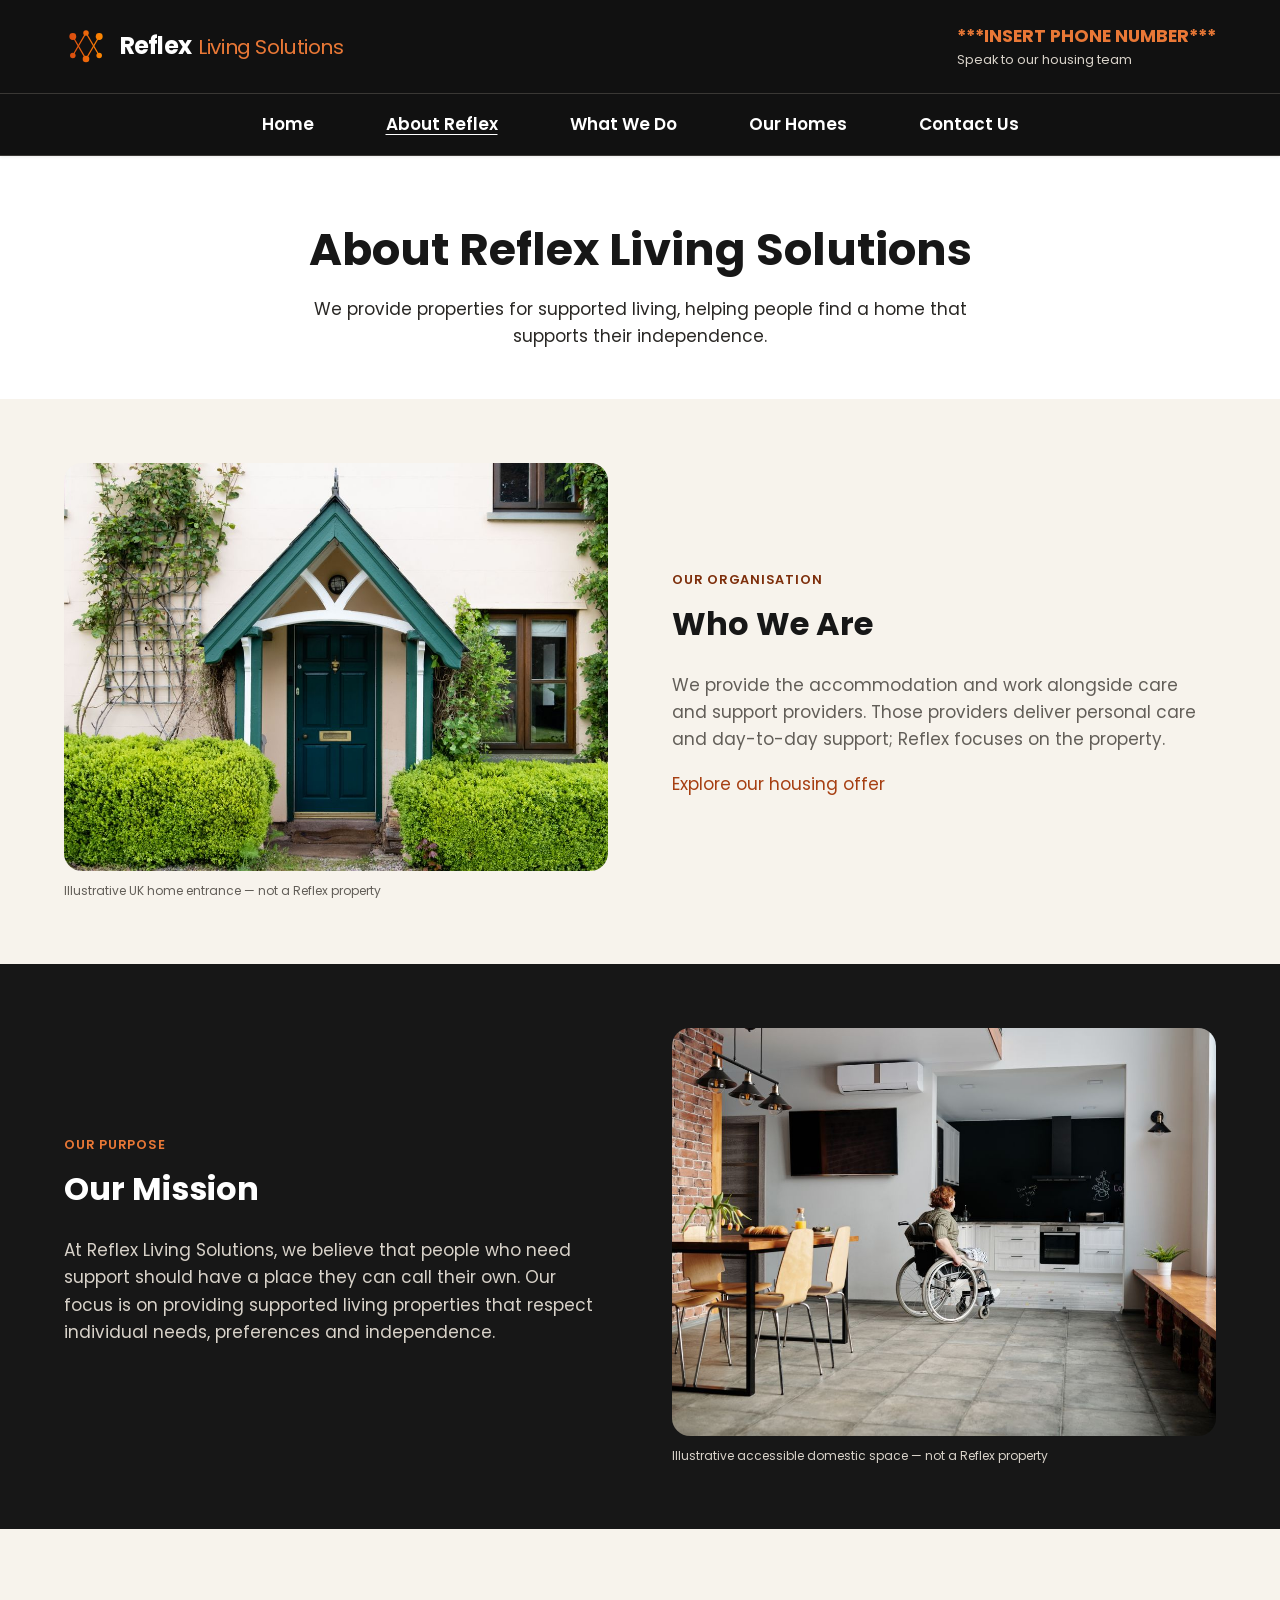
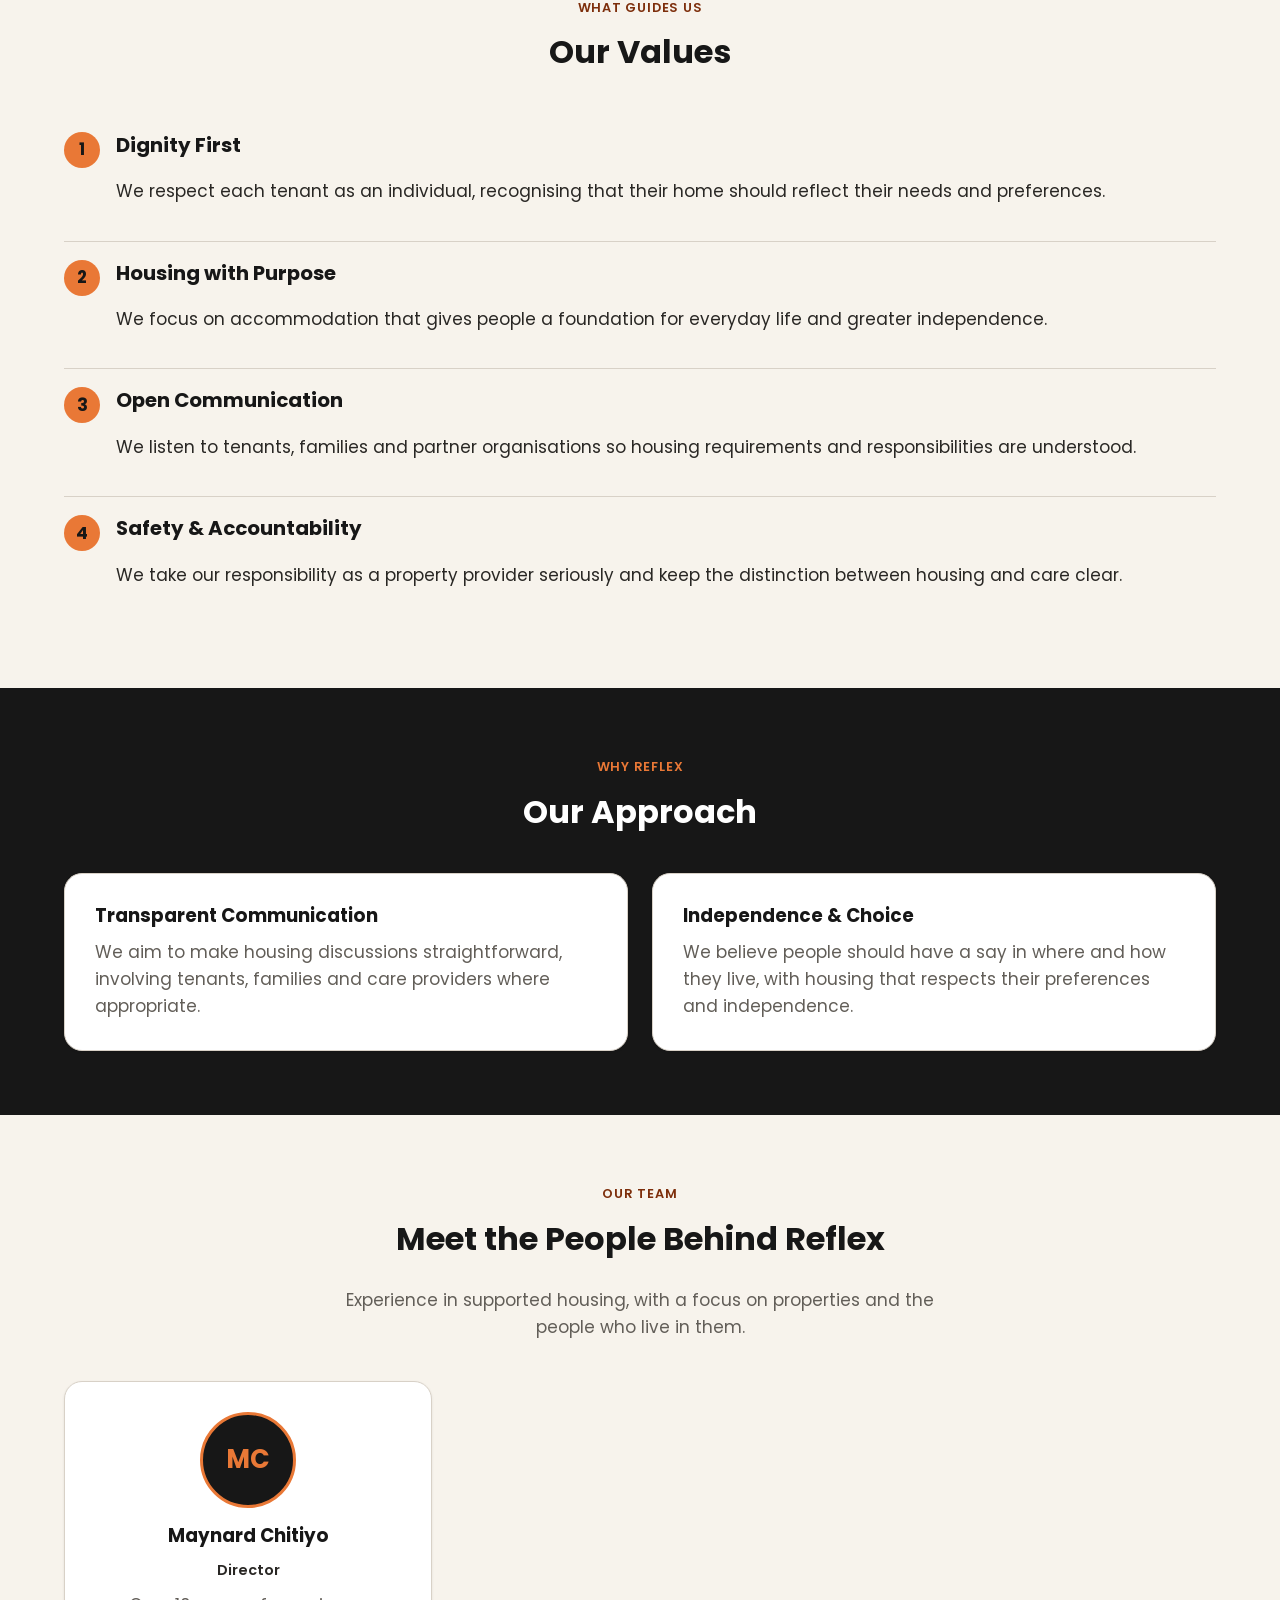
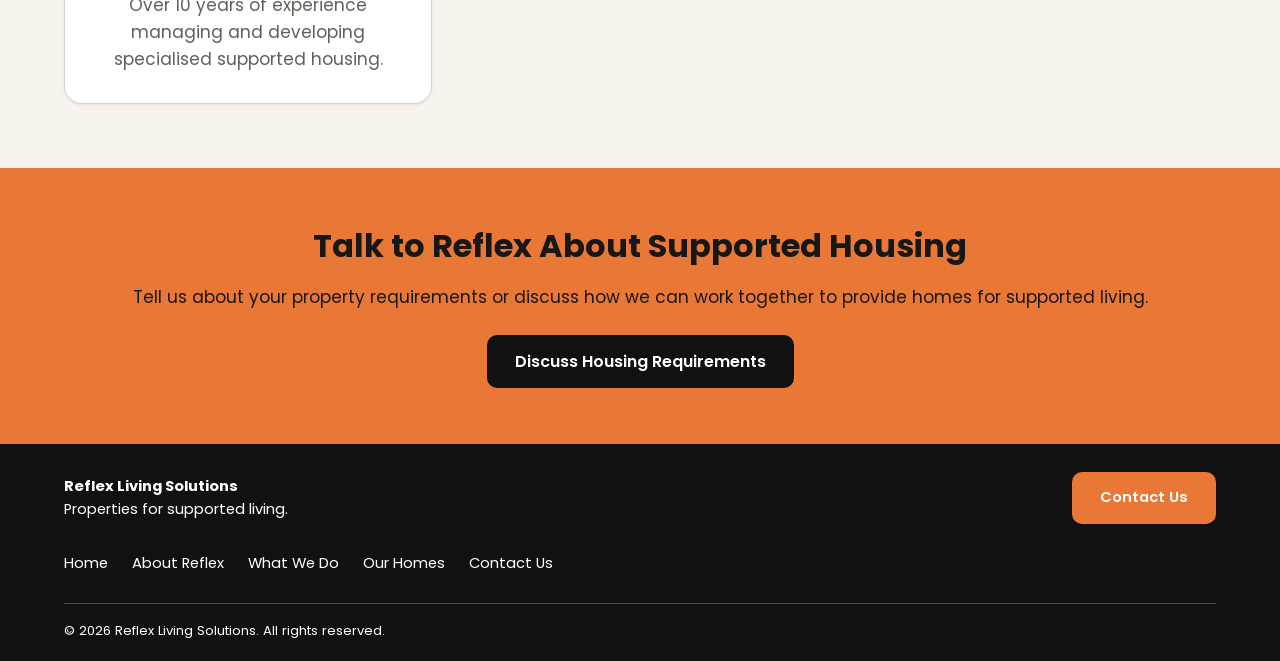
==== commit ad0c9550: "added more imagery to site" ====
--- a/website/about.html
+++ b/website/about.html
@@ -5,9 +5,9 @@
     <meta name="viewport" content="width=device-width, initial-scale=1.0">
     <title>About Us | Reflex Living Solutions</title>
     <meta name="description" content="Learn about Reflex Living Solutions and our approach to providing supported living properties in collaboration with care and support providers.">
-    <link rel="icon" type="image/svg+xml" sizes="any" href="images/logo_reflex.svg?v=3">
-    <link rel="stylesheet" href="styles.css?v=20261007-homes">
-    <script src="navigation.js" defer></script>
+    <link rel="icon" type="image/svg+xml" sizes="any" href="assets/images/logo_reflex.svg?v=3">
+    <link rel="stylesheet" href="assets/css/styles.css?v=20261007-homes">
+    <script src="assets/js/navigation.js" defer></script>
 </head>
 <body>
     <a class="skip-link" href="#main-content">Skip to main content</a>
@@ -15,7 +15,7 @@
 <header class="site-header">
         <div class="container">
             <div class="brand">
-                <img class="brand__logo" src="images/logo_reflex.svg" alt="" width="44" height="44">
+                <img class="brand__logo" src="assets/images/logo_reflex.svg" alt="" width="44" height="44">
                 <div class="brand__name">
                     Reflex
                     <span>Living Solutions</span>
@@ -32,6 +32,7 @@
                 <li><a href="index.html">Home</a></li>
                 <li><a href="about.html" class="active" aria-current="page">About Reflex</a></li>
                 <li><a href="what-we-do.html">What We Do</a></li>
+                <li><a href="our-homes.html">Our Homes</a></li>
                 <li><a href="contact.html">Contact Us</a></li>
             </ul>
         </nav>
@@ -47,21 +48,33 @@
 
         <section class="section" aria-labelledby="who-we-are">
             <div class="container">
-                <div class="section-header">
-                    <span class="eyebrow">Our organisation</span>
-                    <h2 id="who-we-are">Who We Are</h2>
-                    <p>We provide the accommodation and work alongside care and support providers. Those providers deliver personal care and day-to-day support; Reflex focuses on the property.</p>
-                    <a href="what-we-do.html">Explore our housing offer</a>
+                <div class="media-split media-split--image-first">
+                    <div class="section-header media-split__copy">
+                        <span class="eyebrow">Our organisation</span>
+                        <h2 id="who-we-are">Who We Are</h2>
+                        <p>We provide the accommodation and work alongside care and support providers. Those providers deliver personal care and day-to-day support; Reflex focuses on the property.</p>
+                        <a href="what-we-do.html">Explore our housing offer</a>
+                    </div>
+                    <figure class="media-photo">
+                        <img src="assets/images/about-entrance.jpg" width="1200" height="800" loading="lazy" decoding="async" alt="A welcoming cottage entrance with a green front door, climbing plants and hedges in Hereford.">
+                        <figcaption>Illustrative UK home entrance — not a Reflex property</figcaption>
+                    </figure>
                 </div>
             </div>
         </section>
         <section class="section section-alt" aria-labelledby="our-mission">
             <div class="container">
-                <div class="section-header">
-                    <span class="eyebrow">Our purpose</span>
-                    <h2 id="our-mission">Our Mission</h2>
-                    <!-- Existing purpose copy reused here; Tomiwa to confirm final mission wording. -->
-                    <p>At Reflex Living Solutions, we believe that people who need support should have a place they can call their own. Our focus is on providing supported living properties that respect individual needs, preferences and independence.</p>
+                <div class="media-split">
+                    <div class="section-header media-split__copy">
+                        <span class="eyebrow">Our purpose</span>
+                        <h2 id="our-mission">Our Mission</h2>
+                        <!-- Existing purpose copy reused here; Tomiwa to confirm final mission wording. -->
+                        <p>At Reflex Living Solutions, we believe that people who need support should have a place they can call their own. Our focus is on providing supported living properties that respect individual needs, preferences and independence.</p>
+                    </div>
+                    <figure class="media-photo">
+                        <img src="assets/images/about-accessible-kitchen.jpg" width="1200" height="800" loading="lazy" decoding="async" alt="A wheelchair user moving independently through a spacious open-plan kitchen and dining area.">
+                        <figcaption>Illustrative accessible domestic space — not a Reflex property</figcaption>
+                    </figure>
                 </div>
             </div>
         </section>
--- a/website/assets/css/styles.css
+++ b/website/assets/css/styles.css
@@ -0,0 +1,988 @@
+/* ============================================
+   Reflex Living Solutions — Shared Styles
+   ============================================ */
+
+@font-face {
+  font-family: 'Poppins';
+  font-style: normal;
+  font-weight: 400;
+  font-display: swap;
+  src: url('../fonts/poppins-latin-400-normal.woff2') format('woff2');
+}
+
+@font-face {
+  font-family: 'Poppins';
+  font-style: normal;
+  font-weight: 600;
+  font-display: swap;
+  src: url('../fonts/poppins-latin-600-normal.woff2') format('woff2');
+}
+
+@font-face {
+  font-family: 'Poppins';
+  font-style: normal;
+  font-weight: 700;
+  font-display: swap;
+  src: url('../fonts/poppins-latin-700-normal.woff2') format('woff2');
+}
+
+/*
+  Reflex palette
+  Near-black creates the brand foundation, warm off-white keeps long pages
+  welcoming, and burnt orange is reserved for actions and key details.
+*/
+:root {
+  --color-primary: #a63f12;
+  --color-primary-dark: #7d2e0b;
+  --color-primary-light: #e97836;
+  --color-secondary: #171717;
+  --color-accent: #e97836;
+  --color-accent-dark: #a63f12;
+  --color-button-hover: #a63f12;
+  --color-focus: #c85a21;
+
+  --color-bg: #f7f3ec;
+  --color-bg-alt: #171717;
+  --color-surface: #ffffff;
+  --color-header-bg: #111111;
+
+  --color-heading: #171717;
+  --color-text: #292724;
+  --color-text-muted: #625e58;
+  --color-text-inverse: #ffffff;
+  --color-text-inverse-muted: #d8d2c9;
+
+  --color-border: #d8d1c7;
+  --color-border-dark: #3a3835;
+
+  --font-heading: 'Poppins', Arial, sans-serif;
+  --font-body: 'Poppins', Arial, sans-serif;
+
+  --radius: 10px;
+  --shadow-sm: 0 1px 3px rgba(0, 0, 0, 0.08);
+  --shadow-md: 0 4px 14px rgba(0, 0, 0, 0.10);
+
+  --container-width: 1200px;
+}
+
+* {
+  box-sizing: border-box;
+}
+
+html {
+  scroll-behavior: smooth;
+}
+
+body {
+margin: 0;
+  font-family: var(--font-body);
+  font-size: 1.0625rem;
+  color: var(--color-text);
+  background-color: var(--color-bg);
+  line-height: 1.6;
+  -webkit-font-smoothing: antialiased;
+}
+
+h1, h2, h3, h4 {
+font-family: var(--font-heading);
+  color: var(--color-heading);
+  font-weight: 700;
+  line-height: 1.35;
+  margin-top: 0;
+}
+
+h2 {
+  font-size: clamp(1.65rem, 2.5vw, 2.5rem);
+}
+
+p {
+  margin-top: 0;
+}
+
+a {
+  color: var(--color-primary);
+  text-decoration: none;
+}
+
+a:hover {
+  text-decoration: underline;
+}
+
+img {
+  max-width: 100%;
+  display: block;
+}
+
+.container {
+  width: 100%;
+  max-width: var(--container-width);
+  margin: 0 auto;
+  padding: 0 24px;
+}
+
+/* ---------- Skip link ---------- */
+.skip-link {
+position: absolute;
+  left: -999px;
+  top: auto;
+  background: var(--color-primary-dark);
+  color: var(--color-text-inverse);
+  padding: 10px 16px;
+  border-radius: var(--radius);
+  z-index: 1000;
+}
+
+.skip-link:focus {
+  left: 16px;
+  top: 16px;
+}
+
+/* ---------- Top bar ---------- */
+.top-bar {
+background-color: var(--color-bg-alt);
+  color: var(--color-text-inverse-muted);
+  font-size: 0.8rem;
+}
+
+.top-bar .container {
+  display: flex;
+  justify-content: space-between;
+  align-items: center;
+  padding-top: 8px;
+  padding-bottom: 8px;
+  flex-wrap: wrap;
+  gap: 8px;
+}
+
+.top-bar a {
+  color: var(--color-text-inverse);
+}
+
+.top-bar__contact {
+  display: flex;
+  gap: 20px;
+  flex-wrap: wrap;
+}
+
+/* ---------- Header / Nav ---------- */
+.site-header {
+  background-color: var(--color-header-bg);
+  border-bottom: 1px solid var(--color-border-dark);
+  position: sticky;
+  top: 0;
+  z-index: 100;
+  box-shadow: var(--shadow-sm);
+}
+
+.site-header .container {
+display: flex;
+  align-items: center;
+  justify-content: space-between;
+  padding-top: 22px;
+  padding-bottom: 22px;
+  flex-wrap: wrap;
+  gap: 20px;
+}
+
+.brand {
+  display: flex;
+  align-items: center;
+  gap: 12px;
+}
+
+.brand__logo {
+  width: 44px;
+  height: 44px;
+  display: block;
+  flex-shrink: 0;
+}
+
+.brand__name {
+  display: flex;
+  align-items: baseline;
+  gap: 0.3em;
+  font-family: var(--font-heading);
+  font-size: clamp(1rem, 3.5vw, 1.5rem);
+  color: var(--color-text-inverse);
+  font-weight: 700;
+  letter-spacing: -0.035em;
+  white-space: nowrap;
+}
+
+.brand__name span {
+  font-size: 0.85em;
+  font-weight: 500;
+  color: var(--color-accent);
+  letter-spacing: -0.02em;
+}
+
+.header-contact {
+  color: var(--color-primary-light);
+  font-weight: 700;
+  font-size: 1.1rem;
+}
+
+.header-contact span {
+  display: block;
+  color: var(--color-text-inverse-muted);
+  font-size: 0.8rem;
+  font-weight: 400;
+}
+
+.main-nav {
+  background-color: var(--color-header-bg);
+  border-top: 1px solid var(--color-border-dark);
+}
+
+.main-nav ul {
+list-style: none;
+  display: flex;
+  justify-content: center;
+  gap: 16px;
+  max-width: var(--container-width);
+  margin: 0 auto;
+  padding: 0 24px;
+  flex-wrap: wrap;
+}
+
+.main-nav a {
+display: inline-block;
+  padding: 17px 28px;
+  border-radius: 0;
+  background-color: transparent;
+  color: var(--color-text-inverse);
+  font-weight: 600;
+  transition: background-color 0.2s ease;
+}
+
+.main-nav a:hover,
+.main-nav a:focus-visible {
+  background-color: var(--color-button-hover);
+  text-decoration: none;
+}
+
+.main-nav a.active {
+  text-decoration: underline;
+  text-underline-offset: 4px;
+}
+
+/* ---------- Buttons ---------- */
+.main-nav [hidden] {
+  display: none;
+}
+
+.nav-toggle {
+  margin: 12px 20px;
+  padding: 12px 20px;
+  font: inherit;
+  font-weight: 600;
+  color: var(--color-text-inverse);
+  background: transparent;
+  border: 1px solid var(--color-text-inverse-muted);
+  border-radius: 8px;
+  cursor: pointer;
+}
+
+@media (max-width: 860px) {
+  .main-nav #primary-links {
+    flex-direction: column;
+    align-items: stretch;
+    gap: 0;
+    padding: 0 20px 12px;
+  }
+
+  .main-nav #primary-links a {
+    display: block;
+    padding: 14px 16px;
+  }
+}
+
+.btn {
+display: inline-flex;
+  align-items: center;
+  justify-content: center;
+  min-height: 48px;
+  padding: 12px 26px;
+  border-radius: var(--radius);
+  font-weight: 600;
+  border: 2px solid transparent;
+  cursor: pointer;
+  font-size: 1rem;
+  font-family: var(--font-body);
+  transition: background-color 0.2s ease, color 0.2s ease, border-color 0.2s ease;
+}
+
+.btn:hover {
+  text-decoration: none;
+}
+
+.btn-primary {
+background-color: var(--color-accent);
+  border-color: var(--color-accent);
+  color: var(--color-heading);
+}
+
+.btn-primary:hover {
+  background-color: var(--color-button-hover);
+  border-color: var(--color-button-hover);
+  color: var(--color-text-inverse);
+}
+
+.btn-outline {
+background-color: transparent;
+  color: var(--color-primary);
+  border-color: var(--color-primary);
+}
+
+.btn-outline:hover {
+background-color: var(--color-button-hover);
+  border-color: var(--color-button-hover);
+  color: var(--color-text-inverse);
+}
+
+.btn-accent {
+background-color: var(--color-accent);
+  border-color: var(--color-accent);
+  color: var(--color-heading);
+}
+
+.btn-accent:hover {
+background-color: var(--color-button-hover);
+  border-color: var(--color-button-hover);
+  color: var(--color-text-inverse);
+}
+
+/* ---------- Hero ---------- */
+.hero {
+  background:
+    linear-gradient(
+      90deg,
+      rgba(17, 17, 17, 0.90) 0%,
+      rgba(17, 17, 17, 0.65) 55%,
+      rgba(17, 17, 17, 0.30) 100%
+    ),
+    url("../images/property-exterior.jpg") center / cover no-repeat;
+  padding: 6rem 0;
+}
+
+.hero .container {
+  display: grid;
+  grid-template-columns: 1.1fr 0.9fr;
+  gap: 40px;
+  align-items: center;
+}
+
+.hero h1 {
+  color: var(--color-text-inverse);
+  font-size: clamp(2rem, 3.5vw, 3.5rem);
+  margin-bottom: 24px;
+}
+
+.hero p {
+  font-size: 1.1rem;
+  color: var(--color-text-inverse);
+  margin-bottom: 28px;
+  max-width: 46ch;
+}
+
+.hero .btn-outline {
+  color: var(--color-text-inverse);
+  border-color: var(--color-text-inverse);
+}
+
+.hero__actions {
+  display: flex;
+  gap: 14px;
+  flex-wrap: wrap;
+}
+
+.hero__panel {
+  background-color: var(--color-surface);
+  border: 2px solid var(--color-accent);
+  border-radius: 18px;
+  padding: 32px;
+  color: var(--color-text);
+}
+
+.hero__panel h3 {
+color: var(--color-heading);
+  margin: -32px -32px 24px;
+  padding: 22px 32px;
+  background-color: var(--color-accent);
+  border-radius: 15px 15px 0 0;
+  font-size: 1.25rem;
+}
+
+.hero__panel ul {
+  margin: 0;
+  padding-left: 18px;
+  color: var(--color-text-muted);
+}
+
+.hero__panel li {
+margin-bottom: 14px;
+  padding-left: 4px;
+}
+
+.page-hero {
+background-color: var(--color-surface);
+  color: var(--color-text);
+  padding: 64px 0 48px;
+  text-align: center;
+}
+
+.page-hero h1 {
+color: var(--color-heading);
+  font-size: clamp(2rem, 3.5vw, 3.5rem);
+  margin-bottom: 16px;
+}
+
+.page-hero p {
+  color: var(--color-text);
+  max-width: 60ch;
+  margin: 0 auto;
+}
+
+/* ---------- Sections ---------- */
+.section {
+  padding: 64px 0;
+}
+
+.section-alt {
+  background-color: var(--color-bg-alt);
+}
+
+.section-alt .section-header h2,
+.section-alt > .container > .grid > div > h2,
+.section-alt > .container > .value-list h3 {
+  color: var(--color-text-inverse);
+}
+
+.section-alt .section-header p,
+.section-alt > .container > .value-list p {
+  color: var(--color-text-inverse-muted);
+}
+
+.section-alt > .container > .value-list li {
+  border-color: var(--color-border-dark);
+}
+
+.section-alt .eyebrow {
+  color: var(--color-primary-light);
+}
+
+.section-header {
+  text-align: center;
+  max-width: 640px;
+  margin: 0 auto 40px;
+}
+
+.eyebrow {
+display: inline-block;
+  color: var(--color-primary-dark);
+  font-weight: 600;
+  letter-spacing: 0.06em;
+  text-transform: uppercase;
+  font-size: 0.8rem;
+  margin-bottom: 12px;
+}
+
+.section-header p {
+  color: var(--color-text-muted);
+}
+
+/* ---------- Grids & Cards ---------- */
+.grid {
+  display: grid;
+  gap: 24px;
+}
+
+.grid-3 {
+  grid-template-columns: repeat(3, 1fr);
+}
+
+.grid-2 {
+  grid-template-columns: repeat(2, 1fr);
+}
+
+.card {
+background-color: var(--color-surface);
+  border: 1px solid var(--color-border);
+  border-radius: 18px;
+  padding: 30px;
+  box-shadow: var(--shadow-sm);
+}
+
+.card__icon {
+  width: 48px;
+  height: 48px;
+  border-radius: 50%;
+  background-color: var(--color-primary-light);
+  color: var(--color-heading);
+  display: flex;
+  align-items: center;
+  justify-content: center;
+  font-size: 1.4rem;
+  margin-bottom: 16px;
+  font-weight: bold;
+}
+
+.card__icon svg,
+.info-card__icon svg {
+  width: 24px;
+  height: 24px;
+  display: block;
+  fill: none;
+  stroke: currentColor;
+  stroke-width: 1.75;
+  stroke-linecap: round;
+  stroke-linejoin: round;
+}
+
+.card h3 {
+  margin-bottom: 10px;
+  font-size: 1.15rem;
+}
+
+.card p {
+  color: var(--color-text-muted);
+  margin-bottom: 0;
+}
+
+/* ---------- Stats ---------- */
+.stats {
+  background-color: var(--color-primary-light);
+  color: var(--color-heading);
+  padding: 40px 0;
+}
+
+.stats .grid {
+  grid-template-columns: repeat(4, 1fr);
+  text-align: center;
+}
+
+.stat__number {
+  font-family: var(--font-heading);
+  font-size: 2.2rem;
+  font-weight: bold;
+  display: block;
+}
+
+.stat__label {
+color: var(--color-heading);
+  font-size: 0.9rem;
+}
+
+/* ---------- CTA banner ---------- */
+.cta-banner {
+background-color: var(--color-primary-light);
+  color: var(--color-heading);
+  padding: 56px 0;
+  text-align: center;
+}
+
+.cta-banner h2 {
+color: var(--color-heading);
+  margin-bottom: 16px;
+}
+
+.cta-banner p {
+  color: var(--color-heading);
+  margin-bottom: 24px;
+}
+
+.cta-banner .btn-accent {
+  background-color: var(--color-header-bg);
+  border-color: var(--color-header-bg);
+  color: var(--color-text-inverse);
+}
+
+.cta-banner .btn-accent:hover {
+  background-color: var(--color-surface);
+  border-color: var(--color-surface);
+  color: var(--color-heading);
+}
+
+/* ---------- About page specifics ---------- */
+.glance-card {
+  align-self: start;
+}
+
+.glance-card .value-list li {
+  align-items: center;
+  min-height: 76px;
+  padding: 20px 0;
+}
+
+.value-list {
+  list-style: none;
+  margin: 0;
+  padding: 0;
+}
+
+.value-list li {
+  display: flex;
+  gap: 16px;
+  padding: 18px 0;
+  border-bottom: 1px solid var(--color-border);
+}
+
+.value-list li:last-child {
+  border-bottom: none;
+}
+
+.value-list__mark {
+  flex-shrink: 0;
+  width: 36px;
+  height: 36px;
+  border-radius: 50%;
+  background-color: var(--color-primary-light);
+  color: var(--color-heading);
+  display: flex;
+  align-items: center;
+  justify-content: center;
+  font-weight: bold;
+}
+
+.team-card {
+  text-align: center;
+}
+
+.team-card__photo {
+  width: 96px;
+  height: 96px;
+  border-radius: 50%;
+  background-color: var(--color-bg-alt);
+  border: 3px solid var(--color-primary-light);
+  margin: 0 auto 16px;
+  display: flex;
+  align-items: center;
+  justify-content: center;
+  color: var(--color-primary-light);
+  font-family: var(--font-heading);
+  font-size: 1.6rem;
+  font-weight: bold;
+}
+
+.team-card__role {
+  color: var(--color-text);
+  font-weight: 600;
+  font-size: 0.9rem;
+  margin-bottom: 10px;
+}
+
+/* ---------- Contact page specifics ---------- */
+.contact-layout {
+  display: grid;
+  grid-template-columns: 1fr 1fr;
+  gap: 40px;
+  align-items: start;
+}
+
+.info-card {
+  display: flex;
+  gap: 16px;
+  padding: 20px 0;
+  border-bottom: 1px solid var(--color-border);
+}
+
+.info-card:last-child {
+  border-bottom: none;
+}
+
+.info-card__icon {
+  width: 42px;
+  height: 42px;
+  border-radius: 50%;
+  background-color: var(--color-primary-light);
+  color: var(--color-heading);
+  display: flex;
+  align-items: center;
+  justify-content: center;
+  flex-shrink: 0;
+  font-weight: bold;
+}
+
+.info-card h3 {
+  font-size: 1rem;
+  margin-bottom: 4px;
+}
+
+.info-card p {
+  color: var(--color-text-muted);
+  margin-bottom: 0;
+}
+
+.map-placeholder {
+  margin-top: 28px;
+  background-color: var(--color-bg-alt);
+  border: 1px dashed var(--color-border);
+  border-radius: var(--radius);
+  padding: 40px;
+  text-align: center;
+  color: var(--color-text-inverse-muted);
+}
+
+.form-card {
+  background-color: var(--color-surface);
+  border: 1px solid var(--color-border);
+  border-radius: var(--radius);
+  padding: 32px;
+  box-shadow: var(--shadow-sm);
+}
+
+.form-row {
+  display: grid;
+  grid-template-columns: 1fr 1fr;
+  gap: 16px;
+}
+
+.form-group {
+  margin-bottom: 18px;
+}
+
+.form-group label {
+  display: block;
+  font-weight: 600;
+  margin-bottom: 6px;
+  font-size: 0.92rem;
+}
+
+.form-group input,
+.form-group select,
+.form-group textarea {
+  width: 100%;
+  padding: 11px 12px;
+  border: 1px solid var(--color-border);
+  border-radius: var(--radius);
+  font-family: var(--font-body);
+  font-size: 0.95rem;
+  background-color: var(--color-bg);
+  color: var(--color-text);
+}
+
+.form-group input:focus,
+.form-group select:focus,
+.form-group textarea:focus {
+  outline: 2px solid var(--color-primary);
+  outline-offset: 1px;
+}
+
+.form-note {
+  font-size: 0.82rem;
+  color: var(--color-text-muted);
+  margin-top: 14px;
+}
+
+/* ---------- Footer ---------- */
+.site-footer {
+background-color: var(--color-header-bg);
+  color: var(--color-text-inverse);
+  padding: 56px 0 24px;
+}
+
+.footer-grid {
+  display: grid;
+  grid-template-columns: 1.4fr 1fr 1fr 1fr;
+  gap: 32px;
+  margin-bottom: 32px;
+}
+
+.site-footer h4 {
+  color: var(--color-text-inverse);
+  font-size: 1rem;
+  margin-bottom: 16px;
+}
+
+.site-footer p {
+  color: var(--color-text-inverse);
+  font-size: 0.92rem;
+}
+
+.site-footer ul {
+  list-style: none;
+  margin: 0;
+  padding: 0;
+}
+
+.site-footer li {
+  margin-bottom: 10px;
+}
+
+.site-footer a {
+  color: var(--color-text-inverse);
+  font-size: 0.92rem;
+}
+
+.footer-bottom {
+  border-top: 1px solid rgba(255, 255, 255, 0.25);
+  padding-top: 20px;
+  text-align: center;
+  font-size: 0.82rem;
+  color: var(--color-text-inverse);
+}
+
+/* Keyboard focus stays visible on every background. */
+a:focus-visible,
+button:focus-visible {
+  outline: 3px solid var(--color-focus);
+  outline-offset: 4px;
+}
+
+.grid > *, .contact-layout > *, .footer-grid > * {
+  min-width: 0;
+}
+
+.site-footer a, .info-card a {
+  overflow-wrap: anywhere;
+}
+
+/* ---------- Responsive ---------- */
+@media (max-width: 860px) {
+  .hero .container {
+    grid-template-columns: 1fr;
+  }
+
+  .grid-3 {
+    grid-template-columns: 1fr;
+  }
+
+  .grid-2,
+  .contact-layout,
+  .form-row {
+    grid-template-columns: 1fr;
+  }
+
+  .stats .grid {
+    grid-template-columns: repeat(2, 1fr);
+    gap: 32px;
+  }
+
+  .footer-grid {
+    grid-template-columns: repeat(2, 1fr);
+  }
+
+  .site-header .container {
+    justify-content: center;
+    text-align: center;
+  }
+
+  .main-nav ul {
+    justify-content: center;
+  }
+}
+
+@media (max-width: 528px) {
+  .container { padding-left: 20px; padding-right: 20px; }
+  .top-bar .container { justify-content: center; text-align: center; }
+  .top-bar__address { display: none; }
+  .top-bar__contact { justify-content: center; gap: 8px; }
+  .main-nav ul { gap: 0; padding: 0 8px; }
+  .main-nav a { padding: 14px 18px; font-size: 0.9rem; }
+  .header-contact { text-align: center; }
+  .hero, .section { padding: 40px 0; }
+  .hero__panel { padding: 24px; }
+  .hero__panel h3 { margin: -24px -24px 24px; padding: 20px 24px; }
+  .form-card { padding: 24px; }
+  .hero__actions .btn { width: 100%; }
+
+  .hero h1 {
+    font-size: 2rem;
+  }
+
+  .footer-grid {
+    grid-template-columns: 1fr;
+  }
+
+  .stats .grid {
+    grid-template-columns: 1fr;
+  }
+
+}
+
+/* Shared image-and-copy layout for existing content sections. */
+.media-split {
+  display: grid;
+  grid-template-columns: repeat(2, minmax(0, 1fr));
+  align-items: center;
+  gap: clamp(28px, 5vw, 64px);
+}
+.media-split__copy.section-header {
+  text-align: left;
+  margin: 0;
+  max-width: none;
+}
+.media-split--image-first .media-photo {
+  grid-column: 1;
+  grid-row: 1;
+}
+.media-split--image-first .media-split__copy {
+  grid-column: 2;
+  grid-row: 1;
+}
+.media-split + .grid { margin-top: 40px; }
+.media-photo { margin: 0; min-width: 0; }
+.media-photo img {
+  display: block;
+  width: 100%;
+  height: auto;
+  aspect-ratio: 4 / 3;
+  object-fit: cover;
+  border-radius: 18px;
+}
+.media-photo figcaption {
+  margin-top: 10px;
+  color: var(--color-text-muted);
+  font-size: 0.75rem;
+}
+.section-alt .media-photo figcaption { color: var(--color-text-inverse-muted); }
+@media (max-width: 860px) {
+  .media-split { grid-template-columns: 1fr; gap: 28px; }
+  .media-split--image-first .media-photo,
+  .media-split--image-first .media-split__copy {
+    grid-column: auto;
+    grid-row: auto;
+  }
+}
+
+/* Shared compact shell: one header row, with an expandable mobile menu. */
+.site-header .header-layout {
+  flex-wrap: nowrap;
+  padding-top: 14px;
+  padding-bottom: 14px;
+  text-align: left;
+}
+.header-layout .brand { text-decoration: none; }
+.header-layout .main-nav { border-top: 0; }
+.header-layout .main-nav ul { gap: 4px; padding: 0; }
+.header-layout .main-nav a { padding: 14px 12px; font-size: 0.9rem; }
+.homes-notice {
+  max-width: 720px;
+  margin: 0 auto;
+  padding: 32px;
+  border: 1px solid var(--color-border);
+  border-radius: 18px;
+  background: var(--color-surface);
+  text-align: center;
+}
+.footer-compact { padding: 28px 0 20px; }
+.footer-summary { display: flex; justify-content: space-between; align-items: center; gap: 20px; }
+.footer-summary p { margin: 0; }
+.footer-compact .footer-links { display: flex; flex-wrap: wrap; gap: 8px 24px; margin: 20px 0; }
+.footer-compact .footer-links li { margin: 0; }
+.footer-compact .footer-links a { display: inline-block; padding: 8px 0; }
+.footer-compact .footer-bottom { padding-top: 16px; text-align: left; }
+@media (max-width: 1100px) {
+  .site-header .header-layout { display: grid; grid-template-columns: minmax(0, 1fr) auto; gap: 8px 12px; }
+  .header-layout .main-nav { display: contents; }
+  .header-layout .nav-toggle { margin: 0; padding: 10px 12px; }
+  .header-layout #primary-links { grid-column: 1 / -1; flex-direction: column; align-items: stretch; gap: 0; padding: 0; }
+  .header-layout #primary-links a { display: block; padding: 12px; }
+  .header-layout .brand__name { flex-direction: column; align-items: flex-start; gap: 0; font-size: 1.15rem; white-space: normal; }
+  .header-layout .brand__name span { font-size: 0.75rem; }
+}
+@media (max-width: 528px) {
+  .footer-summary { align-items: flex-start; flex-direction: column; gap: 12px; }
+  .footer-compact .footer-links { gap: 4px 20px; }
+  .homes-notice { padding: 24px; }
+}
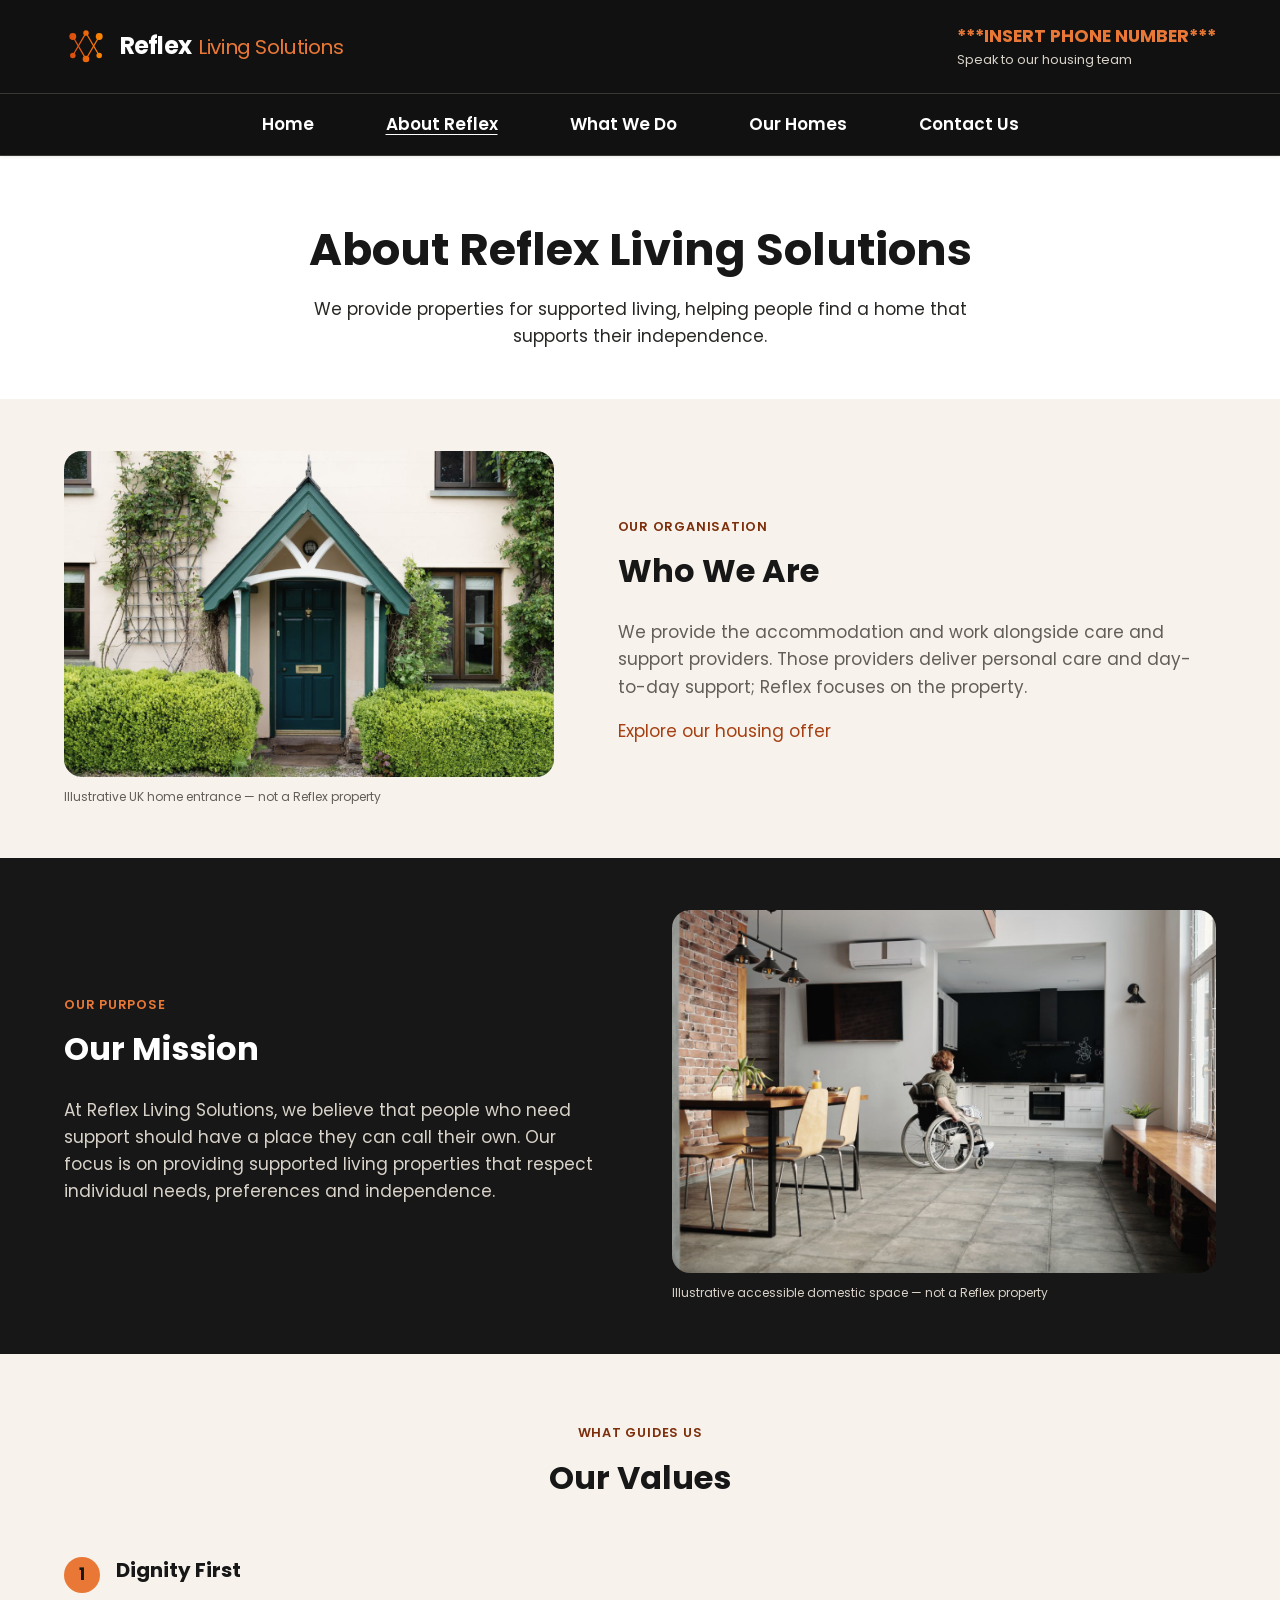
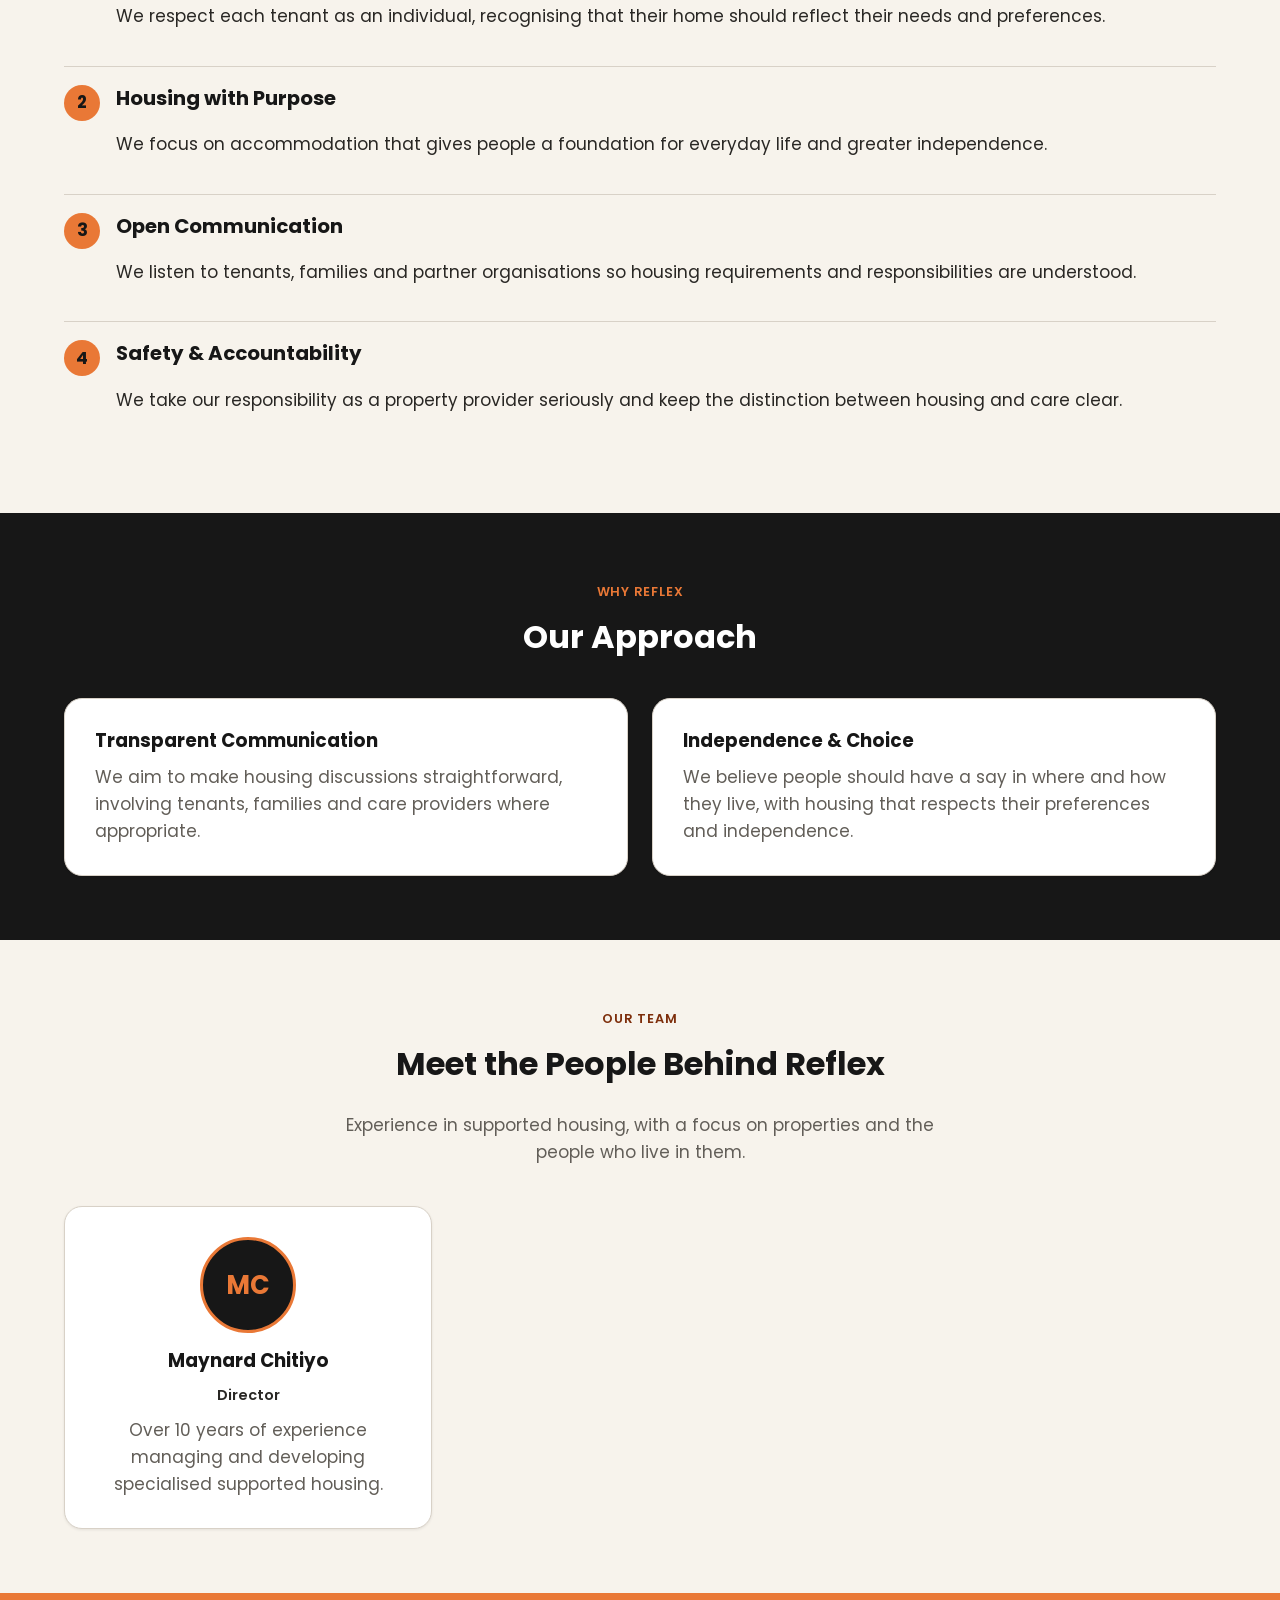
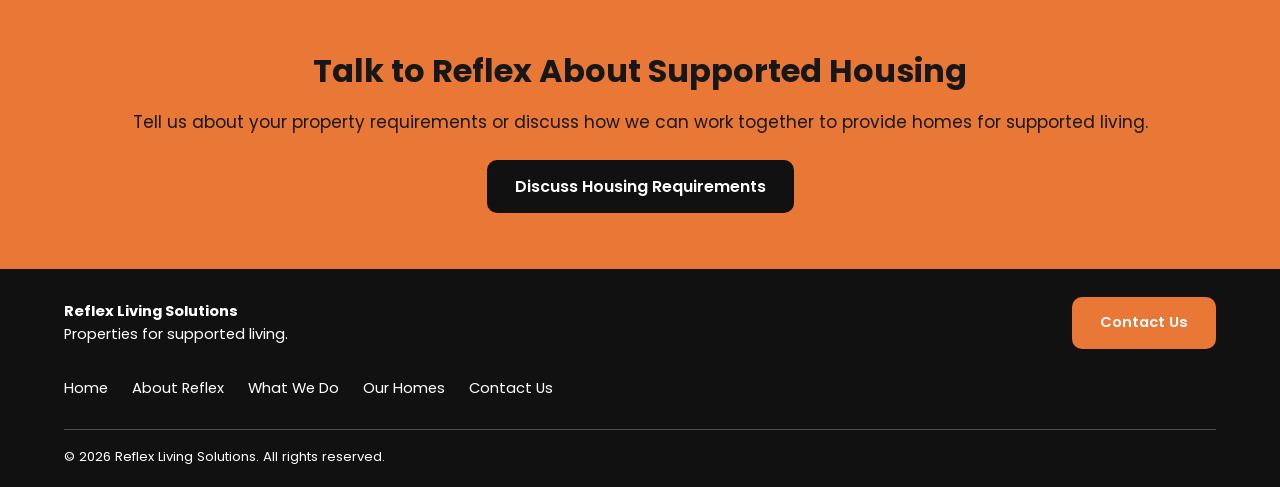
==== commit 197d9e57: "fixed spacing around the images and concised the information and layout down" ====
--- a/website/about.html
+++ b/website/about.html
@@ -46,23 +46,23 @@
             </div>
         </section>
 
-        <section class="section" aria-labelledby="who-we-are">
+        <section class="section section--split-compact" aria-labelledby="who-we-are">
             <div class="container">
-                <div class="media-split media-split--image-first">
+                <div class="media-split media-split--image-first media-split--copy-wide">
                     <div class="section-header media-split__copy">
                         <span class="eyebrow">Our organisation</span>
                         <h2 id="who-we-are">Who We Are</h2>
                         <p>We provide the accommodation and work alongside care and support providers. Those providers deliver personal care and day-to-day support; Reflex focuses on the property.</p>
                         <a href="what-we-do.html">Explore our housing offer</a>
                     </div>
-                    <figure class="media-photo">
+                    <figure class="media-photo media-photo--wide">
                         <img src="assets/images/about-entrance.jpg" width="1200" height="800" loading="lazy" decoding="async" alt="A welcoming cottage entrance with a green front door, climbing plants and hedges in Hereford.">
                         <figcaption>Illustrative UK home entrance — not a Reflex property</figcaption>
                     </figure>
                 </div>
             </div>
         </section>
-        <section class="section section-alt" aria-labelledby="our-mission">
+        <section class="section section-alt section--split-compact" aria-labelledby="our-mission">
             <div class="container">
                 <div class="media-split">
                     <div class="section-header media-split__copy">
@@ -71,7 +71,7 @@
                         <!-- Existing purpose copy reused here; Tomiwa to confirm final mission wording. -->
                         <p>At Reflex Living Solutions, we believe that people who need support should have a place they can call their own. Our focus is on providing supported living properties that respect individual needs, preferences and independence.</p>
                     </div>
-                    <figure class="media-photo">
+                    <figure class="media-photo media-photo--wide">
                         <img src="assets/images/about-accessible-kitchen.jpg" width="1200" height="800" loading="lazy" decoding="async" alt="A wheelchair user moving independently through a spacious open-plan kitchen and dining area.">
                         <figcaption>Illustrative accessible domestic space — not a Reflex property</figcaption>
                     </figure>
--- a/website/assets/css/styles.css
+++ b/website/assets/css/styles.css
@@ -901,12 +901,22 @@
 }
 
 /* Shared image-and-copy layout for existing content sections. */
+.section--split-compact {
+  padding-top: 52px;
+  padding-bottom: 52px;
+}
 .media-split {
   display: grid;
   grid-template-columns: repeat(2, minmax(0, 1fr));
   align-items: center;
   gap: clamp(28px, 5vw, 64px);
 }
+.media-split--copy-wide {
+  grid-template-columns: minmax(0, 1.1fr) minmax(0, 0.9fr);
+}
+.media-split--image-first.media-split--copy-wide {
+  grid-template-columns: minmax(0, 0.9fr) minmax(0, 1.1fr);
+}
 .media-split__copy.section-header {
   text-align: left;
   margin: 0;
@@ -920,7 +930,7 @@
   grid-column: 2;
   grid-row: 1;
 }
-.media-split + .grid { margin-top: 40px; }
+.media-split + .grid { margin-top: 32px; }
 .media-photo { margin: 0; min-width: 0; }
 .media-photo img {
   display: block;
@@ -929,7 +939,9 @@
   aspect-ratio: 4 / 3;
   object-fit: cover;
   border-radius: 18px;
-}
+  filter: saturate(0.82) contrast(0.96) sepia(0.06);
+}
+.media-photo--wide img { aspect-ratio: 3 / 2; }
 .media-photo figcaption {
   margin-top: 10px;
   color: var(--color-text-muted);
@@ -937,11 +949,25 @@
 }
 .section-alt .media-photo figcaption { color: var(--color-text-inverse-muted); }
 @media (max-width: 860px) {
-  .media-split { grid-template-columns: 1fr; gap: 28px; }
+  .section--split-compact {
+    padding-top: 48px;
+    padding-bottom: 48px;
+  }
+  .media-split,
+  .media-split.media-split--copy-wide {
+    grid-template-columns: 1fr;
+    gap: 28px;
+  }
   .media-split--image-first .media-photo,
   .media-split--image-first .media-split__copy {
     grid-column: auto;
     grid-row: auto;
+  }
+}
+@media (max-width: 528px) {
+  .section--split-compact {
+    padding-top: 40px;
+    padding-bottom: 40px;
   }
 }
 
@@ -965,6 +991,7 @@
   background: var(--color-surface);
   text-align: center;
 }
+.media-split + .homes-notice { margin-top: 32px; }
 .footer-compact { padding: 28px 0 20px; }
 .footer-summary { display: flex; justify-content: space-between; align-items: center; gap: 20px; }
 .footer-summary p { margin: 0; }
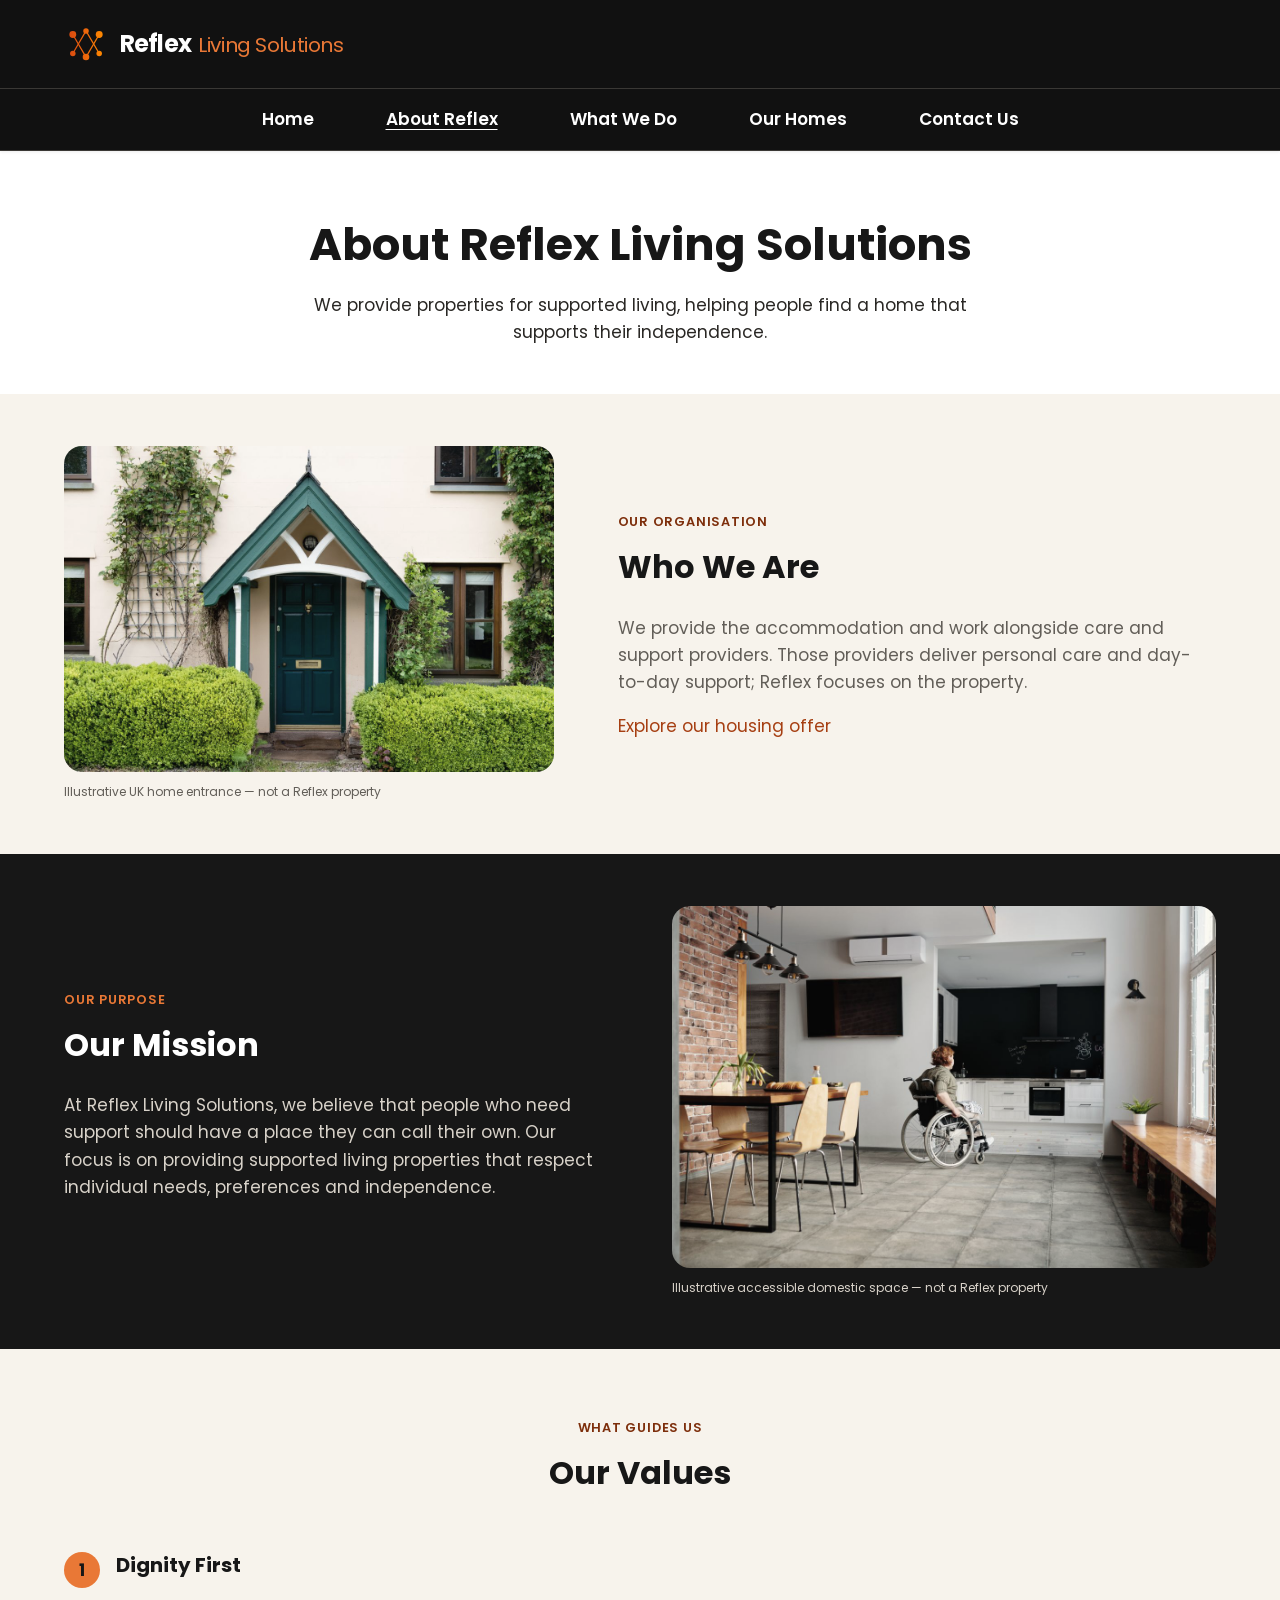
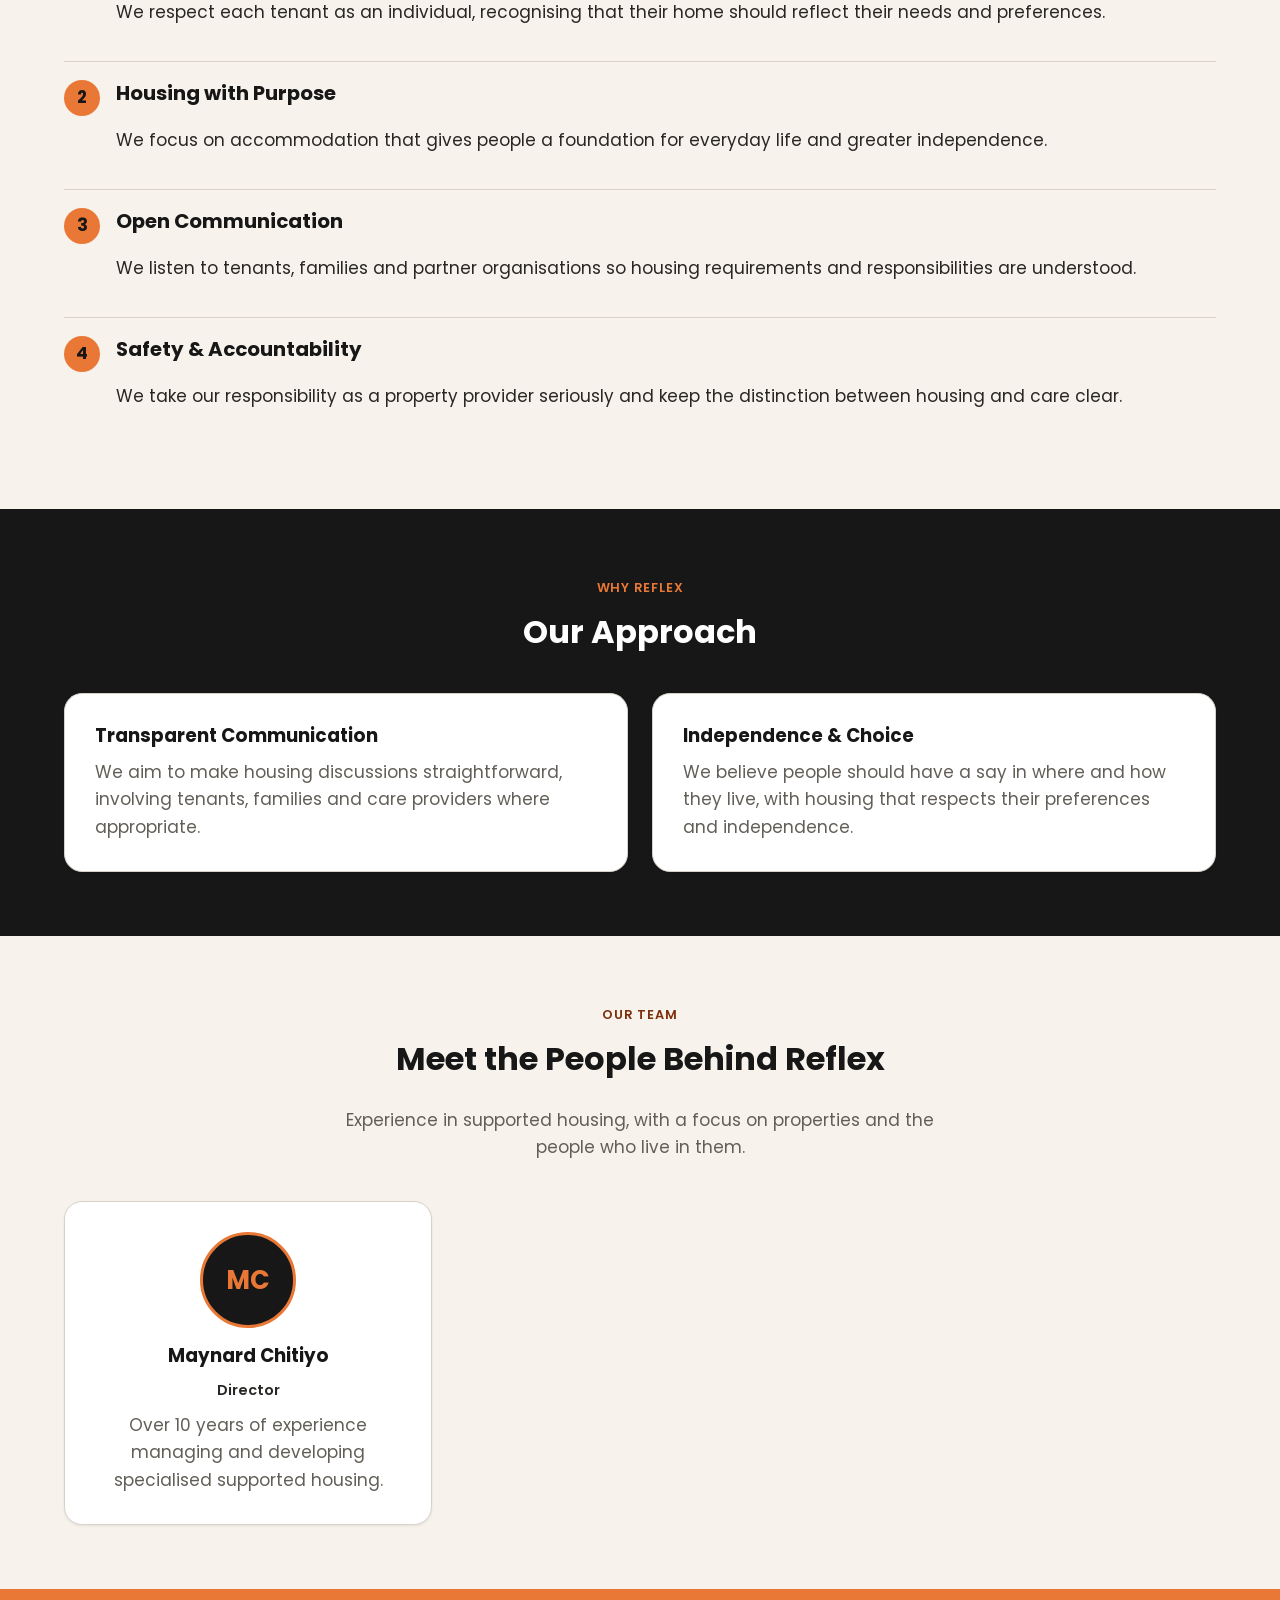
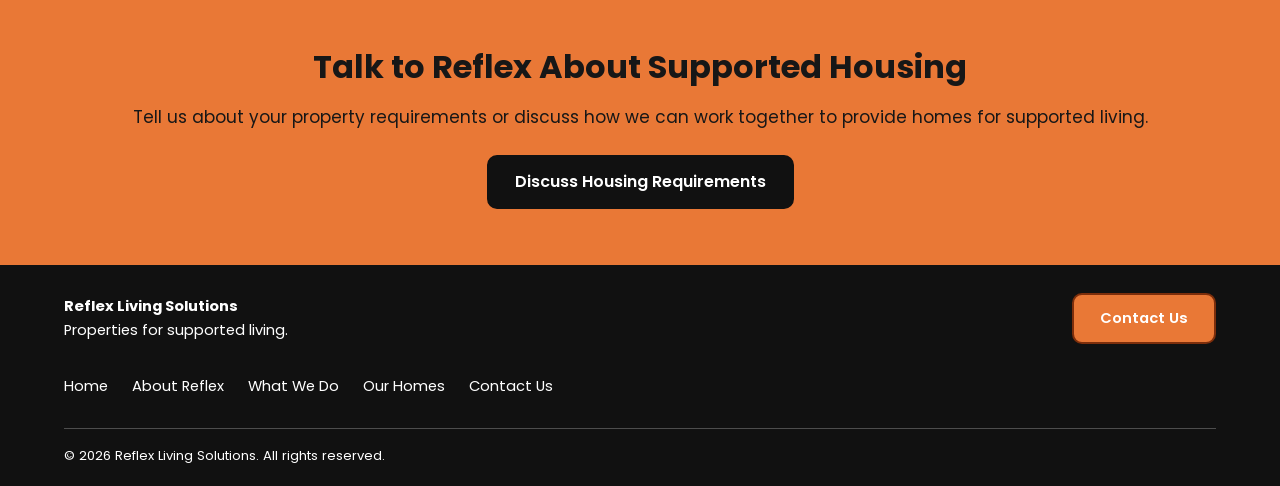
==== commit 40ab836d: "attempted to optimise mobile view and fixed the header" ====
--- a/website/about.html
+++ b/website/about.html
@@ -6,28 +6,33 @@
     <title>About Us | Reflex Living Solutions</title>
     <meta name="description" content="Learn about Reflex Living Solutions and our approach to providing supported living properties in collaboration with care and support providers.">
     <link rel="icon" type="image/svg+xml" sizes="any" href="assets/images/logo_reflex.svg?v=3">
-    <link rel="stylesheet" href="assets/css/styles.css?v=20261007-homes">
-    <script src="assets/js/navigation.js" defer></script>
+    <link rel="preload" href="assets/fonts/poppins-latin-400-normal.woff2" as="font" type="font/woff2" crossorigin>
+    <link rel="preload" href="assets/fonts/poppins-latin-700-normal.woff2" as="font" type="font/woff2" crossorigin>
+    <link rel="stylesheet" href="assets/css/styles.css?v=20261019-mobile-qa">
+    <script src="assets/js/navigation.js?v=20261019-mobile-qa" defer></script>
 </head>
 <body>
     <a class="skip-link" href="#main-content">Skip to main content</a>
 
 <header class="site-header">
         <div class="container">
-            <div class="brand">
+            <a class="brand" href="index.html">
                 <img class="brand__logo" src="assets/images/logo_reflex.svg" alt="" width="44" height="44">
                 <div class="brand__name">
                     Reflex
                     <span>Living Solutions</span>
                 </div>
-            </div>
-            <a class="header-contact" href="tel:***INSERT PHONE NUMBER***">
+            </a>
+            <a class="header-contact" href="tel:***INSERT PHONE NUMBER***" hidden>
                 ***INSERT PHONE NUMBER***
                 <span>Speak to our housing team</span>
             </a>
+            <a class="mobile-call" href="" aria-label="Call Reflex Living Solutions" hidden>
+                <svg viewBox="0 0 24 24" aria-hidden="true" focusable="false"><path d="M22 16.9v3a2 2 0 0 1-2.2 2 19.8 19.8 0 0 1-8.6-3.1 19.5 19.5 0 0 1-6-6 19.8 19.8 0 0 1-3.1-8.7A2 2 0 0 1 4.1 2h3a2 2 0 0 1 2 1.7c.1 1 .4 1.9.7 2.8a2 2 0 0 1-.5 2.1L8 9.9a16 16 0 0 0 6 6l1.3-1.3a2 2 0 0 1 2.1-.5c.9.3 1.8.6 2.8.7a2 2 0 0 1 1.8 2.1Z"/></svg>
+            </a>
         </div>
         <nav class="main-nav" aria-label="Primary">
-            <button class="nav-toggle" type="button" aria-expanded="false" aria-controls="primary-links" hidden>Menu</button>
+            <button class="nav-toggle" type="button" aria-expanded="false" aria-controls="primary-links" aria-label="Open main menu" hidden><span class="nav-toggle__icon" aria-hidden="true"></span></button>
             <ul id="primary-links">
                 <li><a href="index.html">Home</a></li>
                 <li><a href="about.html" class="active" aria-current="page">About Reflex</a></li>
@@ -146,7 +151,7 @@
                 </div>
                 <div class="grid grid-3">
                     <div class="card team-card">
-                        <div class="team-card__photo">MC</div>
+                        <div class="team-card__photo" aria-hidden="true">MC</div>
                         <h3>Maynard Chitiyo</h3>
                         <div class="team-card__role">Director</div>
                         <p>Over 10 years of experience managing and developing specialised supported housing.</p>
--- a/website/assets/css/styles.css
+++ b/website/assets/css/styles.css
@@ -39,8 +39,6 @@
   --color-accent: #e97836;
   --color-accent-dark: #a63f12;
   --color-button-hover: #a63f12;
-  --color-focus: #c85a21;
-
   --color-bg: #f7f3ec;
   --color-bg-alt: #171717;
   --color-surface: #ffffff;
@@ -54,23 +52,50 @@
 
   --color-border: #d8d1c7;
   --color-border-dark: #3a3835;
+  --color-control-border: #918980;
 
   --font-heading: 'Poppins', Arial, sans-serif;
   --font-body: 'Poppins', Arial, sans-serif;
 
-  --radius: 10px;
+  --space-1: 8px;
+  --space-2: 12px;
+  --space-3: 16px;
+  --space-4: 20px;
+  --space-5: 24px;
+  --space-6: 32px;
+  --space-7: 40px;
+  --space-8: 48px;
+  --space-9: 64px;
+
+  --radius-control: 10px;
+  --radius-card: 18px;
+  --radius-image: 18px;
+  --radius: var(--radius-control);
   --shadow-sm: 0 1px 3px rgba(0, 0, 0, 0.08);
   --shadow-md: 0 4px 14px rgba(0, 0, 0, 0.10);
 
   --container-width: 1200px;
+  --page-gutter: 24px;
+  --section-space: 64px;
+  --section-space-compact: 52px;
+  --component-gap: 24px;
+  --card-padding: 30px;
 }
 
 * {
   box-sizing: border-box;
 }
 
+[hidden] {
+  display: none !important;
+}
+
 html {
   scroll-behavior: smooth;
+}
+
+@media (prefers-reduced-motion: reduce) {
+  html { scroll-behavior: auto; }
 }
 
 body {
@@ -117,7 +142,7 @@
   width: 100%;
   max-width: var(--container-width);
   margin: 0 auto;
-  padding: 0 24px;
+  padding: 0 var(--page-gutter);
 }
 
 /* ---------- Skip link ---------- */
@@ -135,33 +160,6 @@
 .skip-link:focus {
   left: 16px;
   top: 16px;
-}
-
-/* ---------- Top bar ---------- */
-.top-bar {
-background-color: var(--color-bg-alt);
-  color: var(--color-text-inverse-muted);
-  font-size: 0.8rem;
-}
-
-.top-bar .container {
-  display: flex;
-  justify-content: space-between;
-  align-items: center;
-  padding-top: 8px;
-  padding-bottom: 8px;
-  flex-wrap: wrap;
-  gap: 8px;
-}
-
-.top-bar a {
-  color: var(--color-text-inverse);
-}
-
-.top-bar__contact {
-  display: flex;
-  gap: 20px;
-  flex-wrap: wrap;
 }
 
 /* ---------- Header / Nav ---------- */
@@ -171,6 +169,8 @@
   position: sticky;
   top: 0;
   z-index: 100;
+  width: 100%;
+  isolation: isolate;
   box-shadow: var(--shadow-sm);
 }
 
@@ -188,6 +188,11 @@
   display: flex;
   align-items: center;
   gap: 12px;
+  color: var(--color-text-inverse);
+}
+
+.brand:hover {
+  text-decoration: none;
 }
 
 .brand__logo {
@@ -227,6 +232,20 @@
   color: var(--color-text-inverse-muted);
   font-size: 0.8rem;
   font-weight: 400;
+}
+
+.mobile-call {
+  display: none;
+}
+
+.mobile-call svg {
+  width: 21px;
+  height: 21px;
+  fill: none;
+  stroke: currentColor;
+  stroke-width: 1.75;
+  stroke-linecap: round;
+  stroke-linejoin: round;
 }
 
 .main-nav {
@@ -241,7 +260,7 @@
   gap: 16px;
   max-width: var(--container-width);
   margin: 0 auto;
-  padding: 0 24px;
+  padding: 0 var(--page-gutter);
   flex-wrap: wrap;
 }
 
@@ -272,28 +291,182 @@
 }
 
 .nav-toggle {
-  margin: 12px 20px;
-  padding: 12px 20px;
-  font: inherit;
-  font-weight: 600;
+  display: inline-flex;
+  align-items: center;
+  justify-content: center;
+  width: 44px;
+  height: 44px;
+  margin: 0;
+  padding: 0;
   color: var(--color-text-inverse);
   background: transparent;
-  border: 1px solid var(--color-text-inverse-muted);
+  border: 0;
   border-radius: 8px;
   cursor: pointer;
-}
-
-@media (max-width: 860px) {
+  -webkit-tap-highlight-color: transparent;
+  transition: background-color 0.16s ease;
+}
+
+.nav-toggle:hover,
+.nav-toggle[aria-expanded="true"] {
+  background-color: var(--color-border-dark);
+}
+
+.nav-toggle__icon,
+.nav-toggle__icon::before,
+.nav-toggle__icon::after {
+  display: block;
+  width: 22px;
+  height: 2px;
+  border-radius: 2px;
+  background-color: currentColor;
+  transition: transform 0.16s ease, background-color 0.16s ease;
+}
+
+.nav-toggle__icon {
+  position: relative;
+}
+
+.nav-toggle__icon::before,
+.nav-toggle__icon::after {
+  position: absolute;
+  left: 0;
+  content: '';
+}
+
+.nav-toggle__icon::before { transform: translateY(-7px); }
+.nav-toggle__icon::after { transform: translateY(7px); }
+
+.nav-toggle[aria-expanded="true"] .nav-toggle__icon {
+  background-color: transparent;
+}
+
+.nav-toggle[aria-expanded="true"] .nav-toggle__icon::before {
+  transform: rotate(45deg);
+}
+
+.nav-toggle[aria-expanded="true"] .nav-toggle__icon::after {
+  transform: rotate(-45deg);
+}
+
+@media (max-width: 1100px) {
+  .main-nav {
+    border-top: 0;
+  }
+
   .main-nav #primary-links {
     flex-direction: column;
     align-items: stretch;
     gap: 0;
-    padding: 0 20px 12px;
+    width: 100%;
+    max-width: none;
+    max-height: calc(100vh - 64px);
+    max-height: calc(100dvh - 64px);
+    margin: 0;
+    padding: 8px var(--page-gutter) 12px;
+    overflow-y: auto;
+    overscroll-behavior: contain;
+    background-color: var(--color-header-bg);
+    border-top: 1px solid var(--color-border-dark);
+    border-bottom: 1px solid var(--color-border-dark);
+    box-shadow: 0 14px 28px rgba(0, 0, 0, 0.28);
+    flex-wrap: nowrap;
+    transform-origin: top;
+    -webkit-overflow-scrolling: touch;
+  }
+
+  .nav-enhanced .main-nav #primary-links {
+    position: absolute;
+    top: 100%;
+    right: 0;
+    left: 0;
+    visibility: hidden;
+    transform: translateY(-6px);
+    pointer-events: none;
+    transition:
+      transform 0.16s ease,
+      visibility 0s linear 0.16s;
+  }
+
+  .nav-enhanced .main-nav.is-open #primary-links {
+    visibility: visible;
+    transform: translateY(0);
+    pointer-events: auto;
+    transition-delay: 0s;
+  }
+
+  .main-nav #primary-links li + li {
+    border-top: 1px solid var(--color-border-dark);
   }
 
   .main-nav #primary-links a {
-    display: block;
-    padding: 14px 16px;
+    display: flex;
+    align-items: center;
+    min-height: 54px;
+    padding: 12px 14px;
+    border-radius: 8px;
+  }
+
+  .main-nav #primary-links a.active {
+    background-color: rgba(233, 120, 54, 0.14);
+    box-shadow: inset 3px 0 0 var(--color-accent);
+  }
+
+  .site-header > .container {
+    min-height: 64px;
+    flex-wrap: nowrap;
+    justify-content: flex-start;
+    gap: 0;
+    padding: 10px calc(var(--page-gutter) + 56px) 10px var(--page-gutter);
+    text-align: left;
+  }
+
+  .site-header .brand {
+    min-width: 0;
+    max-width: 100%;
+    flex-shrink: 1;
+  }
+
+  .site-header .header-contact {
+    display: none;
+  }
+
+  .mobile-call:not([hidden]) {
+    position: absolute;
+    top: 10px;
+    right: calc(var(--page-gutter) + 52px);
+    display: inline-flex;
+    align-items: center;
+    justify-content: center;
+    width: 44px;
+    height: 44px;
+    border-radius: 8px;
+    color: var(--color-primary-light);
+  }
+
+  .mobile-call:hover {
+    background-color: var(--color-border-dark);
+    text-decoration: none;
+  }
+
+  .nav-toggle {
+    position: absolute;
+    top: 10px;
+    right: var(--page-gutter);
+  }
+
+  .site-header.has-mobile-call > .container {
+    padding-right: calc(var(--page-gutter) + 108px);
+  }
+}
+
+@media (max-width: 1100px) and (prefers-reduced-motion: reduce) {
+  .nav-toggle,
+  .nav-toggle__icon,
+  .nav-toggle__icon::before,
+  .nav-toggle__icon::after,
+  .nav-enhanced .main-nav #primary-links {
+    transition: none;
   }
 }
 
@@ -318,7 +491,7 @@
 
 .btn-primary {
 background-color: var(--color-accent);
-  border-color: var(--color-accent);
+  border-color: var(--color-primary-dark);
   color: var(--color-heading);
 }
 
@@ -342,7 +515,7 @@
 
 .btn-accent {
 background-color: var(--color-accent);
-  border-color: var(--color-accent);
+  border-color: var(--color-primary-dark);
   color: var(--color-heading);
 }
 
@@ -399,12 +572,12 @@
 .hero__panel {
   background-color: var(--color-surface);
   border: 2px solid var(--color-accent);
-  border-radius: 18px;
+  border-radius: var(--radius-card);
   padding: 32px;
   color: var(--color-text);
 }
 
-.hero__panel h3 {
+.hero__panel-title {
 color: var(--color-heading);
   margin: -32px -32px 24px;
   padding: 22px 32px;
@@ -445,7 +618,7 @@
 
 /* ---------- Sections ---------- */
 .section {
-  padding: 64px 0;
+  padding: var(--section-space) 0;
 }
 
 .section-alt {
@@ -494,7 +667,7 @@
 /* ---------- Grids & Cards ---------- */
 .grid {
   display: grid;
-  gap: 24px;
+  gap: var(--component-gap);
 }
 
 .grid-3 {
@@ -508,8 +681,8 @@
 .card {
 background-color: var(--color-surface);
   border: 1px solid var(--color-border);
-  border-radius: 18px;
-  padding: 30px;
+  border-radius: var(--radius-card);
+  padding: var(--card-padding);
   box-shadow: var(--shadow-sm);
 }
 
@@ -549,30 +722,6 @@
   margin-bottom: 0;
 }
 
-/* ---------- Stats ---------- */
-.stats {
-  background-color: var(--color-primary-light);
-  color: var(--color-heading);
-  padding: 40px 0;
-}
-
-.stats .grid {
-  grid-template-columns: repeat(4, 1fr);
-  text-align: center;
-}
-
-.stat__number {
-  font-family: var(--font-heading);
-  font-size: 2.2rem;
-  font-weight: bold;
-  display: block;
-}
-
-.stat__label {
-color: var(--color-heading);
-  font-size: 0.9rem;
-}
-
 /* ---------- CTA banner ---------- */
 .cta-banner {
 background-color: var(--color-primary-light);
@@ -604,16 +753,6 @@
 }
 
 /* ---------- About page specifics ---------- */
-.glance-card {
-  align-self: start;
-}
-
-.glance-card .value-list li {
-  align-items: center;
-  min-height: 76px;
-  padding: 20px 0;
-}
-
 .value-list {
   list-style: none;
   margin: 0;
@@ -717,7 +856,7 @@
   margin-top: 28px;
   background-color: var(--color-bg-alt);
   border: 1px dashed var(--color-border);
-  border-radius: var(--radius);
+  border-radius: var(--radius-card);
   padding: 40px;
   text-align: center;
   color: var(--color-text-inverse-muted);
@@ -726,7 +865,7 @@
 .form-card {
   background-color: var(--color-surface);
   border: 1px solid var(--color-border);
-  border-radius: var(--radius);
+  border-radius: var(--radius-card);
   padding: 32px;
   box-shadow: var(--shadow-sm);
 }
@@ -753,10 +892,10 @@
 .form-group textarea {
   width: 100%;
   padding: 11px 12px;
-  border: 1px solid var(--color-border);
+  border: 1px solid var(--color-control-border);
   border-radius: var(--radius);
   font-family: var(--font-body);
-  font-size: 0.95rem;
+  font-size: 1rem;
   background-color: var(--color-bg);
   color: var(--color-text);
 }
@@ -781,19 +920,6 @@
   padding: 56px 0 24px;
 }
 
-.footer-grid {
-  display: grid;
-  grid-template-columns: 1.4fr 1fr 1fr 1fr;
-  gap: 32px;
-  margin-bottom: 32px;
-}
-
-.site-footer h4 {
-  color: var(--color-text-inverse);
-  font-size: 1rem;
-  margin-bottom: 16px;
-}
-
 .site-footer p {
   color: var(--color-text-inverse);
   font-size: 0.92rem;
@@ -825,11 +951,12 @@
 /* Keyboard focus stays visible on every background. */
 a:focus-visible,
 button:focus-visible {
-  outline: 3px solid var(--color-focus);
-  outline-offset: 4px;
-}
-
-.grid > *, .contact-layout > *, .footer-grid > * {
+  outline: 3px solid var(--color-text-inverse);
+  outline-offset: 2px;
+  box-shadow: 0 0 0 5px var(--color-heading);
+}
+
+.grid > *, .contact-layout > * {
   min-width: 0;
 }
 
@@ -837,73 +964,10 @@
   overflow-wrap: anywhere;
 }
 
-/* ---------- Responsive ---------- */
-@media (max-width: 860px) {
-  .hero .container {
-    grid-template-columns: 1fr;
-  }
-
-  .grid-3 {
-    grid-template-columns: 1fr;
-  }
-
-  .grid-2,
-  .contact-layout,
-  .form-row {
-    grid-template-columns: 1fr;
-  }
-
-  .stats .grid {
-    grid-template-columns: repeat(2, 1fr);
-    gap: 32px;
-  }
-
-  .footer-grid {
-    grid-template-columns: repeat(2, 1fr);
-  }
-
-  .site-header .container {
-    justify-content: center;
-    text-align: center;
-  }
-
-  .main-nav ul {
-    justify-content: center;
-  }
-}
-
-@media (max-width: 528px) {
-  .container { padding-left: 20px; padding-right: 20px; }
-  .top-bar .container { justify-content: center; text-align: center; }
-  .top-bar__address { display: none; }
-  .top-bar__contact { justify-content: center; gap: 8px; }
-  .main-nav ul { gap: 0; padding: 0 8px; }
-  .main-nav a { padding: 14px 18px; font-size: 0.9rem; }
-  .header-contact { text-align: center; }
-  .hero, .section { padding: 40px 0; }
-  .hero__panel { padding: 24px; }
-  .hero__panel h3 { margin: -24px -24px 24px; padding: 20px 24px; }
-  .form-card { padding: 24px; }
-  .hero__actions .btn { width: 100%; }
-
-  .hero h1 {
-    font-size: 2rem;
-  }
-
-  .footer-grid {
-    grid-template-columns: 1fr;
-  }
-
-  .stats .grid {
-    grid-template-columns: 1fr;
-  }
-
-}
-
 /* Shared image-and-copy layout for existing content sections. */
 .section--split-compact {
-  padding-top: 52px;
-  padding-bottom: 52px;
+  padding-top: var(--section-space-compact);
+  padding-bottom: var(--section-space-compact);
 }
 .media-split {
   display: grid;
@@ -938,7 +1002,7 @@
   height: auto;
   aspect-ratio: 4 / 3;
   object-fit: cover;
-  border-radius: 18px;
+  border-radius: var(--radius-image);
   filter: saturate(0.82) contrast(0.96) sepia(0.06);
 }
 .media-photo--wide img { aspect-ratio: 3 / 2; }
@@ -948,47 +1012,16 @@
   font-size: 0.75rem;
 }
 .section-alt .media-photo figcaption { color: var(--color-text-inverse-muted); }
-@media (max-width: 860px) {
-  .section--split-compact {
-    padding-top: 48px;
-    padding-bottom: 48px;
-  }
-  .media-split,
-  .media-split.media-split--copy-wide {
-    grid-template-columns: 1fr;
-    gap: 28px;
-  }
-  .media-split--image-first .media-photo,
-  .media-split--image-first .media-split__copy {
-    grid-column: auto;
-    grid-row: auto;
-  }
-}
-@media (max-width: 528px) {
-  .section--split-compact {
-    padding-top: 40px;
-    padding-bottom: 40px;
-  }
-}
-
-/* Shared compact shell: one header row, with an expandable mobile menu. */
-.site-header .header-layout {
-  flex-wrap: nowrap;
-  padding-top: 14px;
-  padding-bottom: 14px;
-  text-align: left;
-}
-.header-layout .brand { text-decoration: none; }
-.header-layout .main-nav { border-top: 0; }
-.header-layout .main-nav ul { gap: 4px; padding: 0; }
-.header-layout .main-nav a { padding: 14px 12px; font-size: 0.9rem; }
+
+/* Shared compact shell and mobile-friendly navigation. */
 .homes-notice {
   max-width: 720px;
   margin: 0 auto;
   padding: 32px;
   border: 1px solid var(--color-border);
-  border-radius: 18px;
+  border-radius: var(--radius-card);
   background: var(--color-surface);
+  box-shadow: var(--shadow-sm);
   text-align: center;
 }
 .media-split + .homes-notice { margin-top: 32px; }
@@ -997,19 +1030,377 @@
 .footer-summary p { margin: 0; }
 .footer-compact .footer-links { display: flex; flex-wrap: wrap; gap: 8px 24px; margin: 20px 0; }
 .footer-compact .footer-links li { margin: 0; }
-.footer-compact .footer-links a { display: inline-block; padding: 8px 0; }
+.footer-compact .footer-links a {
+  display: inline-flex;
+  align-items: center;
+  min-width: 44px;
+  min-height: 44px;
+  padding: 8px 0;
+}
 .footer-compact .footer-bottom { padding-top: 16px; text-align: left; }
-@media (max-width: 1100px) {
-  .site-header .header-layout { display: grid; grid-template-columns: minmax(0, 1fr) auto; gap: 8px 12px; }
-  .header-layout .main-nav { display: contents; }
-  .header-layout .nav-toggle { margin: 0; padding: 10px 12px; }
-  .header-layout #primary-links { grid-column: 1 / -1; flex-direction: column; align-items: stretch; gap: 0; padding: 0; }
-  .header-layout #primary-links a { display: block; padding: 12px; }
-  .header-layout .brand__name { flex-direction: column; align-items: flex-start; gap: 0; font-size: 1.15rem; white-space: normal; }
-  .header-layout .brand__name span { font-size: 0.75rem; }
-}
+
+/* ---------- Responsive content system ---------- */
+@media (max-width: 860px) {
+  :root {
+    --page-gutter: clamp(16px, 5vw, 32px);
+    --section-space: clamp(44px, 7vw, 52px);
+    --section-space-compact: var(--section-space);
+    --component-gap: clamp(20px, 3vw, 24px);
+    --card-padding: clamp(24px, 4vw, 28px);
+  }
+
+  body {
+    font-size: 1rem;
+    line-height: 1.65;
+  }
+
+  h1,
+  h2,
+  h3,
+  h4 {
+    line-height: 1.22;
+  }
+
+  h2 {
+    margin-bottom: var(--space-3);
+    font-size: clamp(1.6rem, 4.5vw, 2rem);
+  }
+
+  h3 {
+    line-height: 1.3;
+  }
+
+  .page-hero {
+    padding: clamp(40px, 6vw, 48px) 0 clamp(32px, 5vw, 40px);
+  }
+
+  .page-hero h1 {
+    margin-bottom: var(--space-3);
+    font-size: clamp(2rem, 5.2vw, 2.5rem);
+  }
+
+  .hero {
+    position: relative;
+    overflow: hidden;
+    padding: clamp(44px, 7vw, 60px) 0;
+    background: var(--color-header-bg);
+  }
+
+  .hero::before {
+    content: "";
+    position: absolute;
+    inset: 0 0 auto;
+    z-index: 0;
+    height: 620px;
+    height: min(calc(61vw + 100px), 620px);
+    background:
+      linear-gradient(
+        180deg,
+        rgba(17, 17, 17, 0.66) 0%,
+        rgba(17, 17, 17, 0.68) 45%,
+        var(--color-header-bg) 78%,
+        var(--color-header-bg) 100%
+      ),
+      url("../images/property-exterior.jpg") center top / 100% auto no-repeat;
+    pointer-events: none;
+  }
+
+  .hero .container {
+    position: relative;
+    z-index: 1;
+    grid-template-columns: 1fr;
+    gap: var(--space-6);
+  }
+
+  .hero h1 {
+    margin-bottom: var(--space-3);
+    font-size: clamp(2rem, 6.5vw, 2.75rem);
+    line-height: 1.16;
+  }
+
+  .hero p {
+    margin-bottom: var(--space-5);
+    font-size: 1rem;
+  }
+
+  .hero__actions {
+    gap: var(--space-2);
+  }
+
+  .hero__panel {
+    padding: var(--card-padding);
+  }
+
+  .hero__panel-title {
+    margin: calc(var(--card-padding) * -1) calc(var(--card-padding) * -1) var(--space-5);
+    padding: var(--space-4) var(--card-padding);
+  }
+
+  .hero__panel li {
+    margin-bottom: var(--space-2);
+  }
+
+  .hero__panel li:last-child {
+    margin-bottom: 0;
+  }
+
+  .section-header {
+    margin-bottom: var(--space-6);
+  }
+
+  .section-header > :last-child,
+  .media-split__copy > :last-child {
+    margin-bottom: 0;
+  }
+
+  .eyebrow {
+    margin-bottom: var(--space-1);
+  }
+
+  .media-split,
+  .media-split.media-split--copy-wide {
+    grid-template-columns: 1fr;
+    gap: clamp(24px, 4vw, 32px);
+  }
+
+  .media-split--image-first .media-photo,
+  .media-split--image-first .media-split__copy {
+    grid-column: auto;
+    grid-row: auto;
+  }
+
+  .media-split__copy .btn {
+    margin-top: var(--space-1);
+  }
+
+  .media-split + .grid,
+  .media-split + .homes-notice {
+    margin-top: clamp(24px, 4vw, 32px);
+  }
+
+  .grid-3,
+  .contact-layout {
+    grid-template-columns: 1fr;
+  }
+
+  .contact-layout {
+    gap: var(--space-6);
+  }
+
+  .btn {
+    min-height: 50px;
+    padding: 10px 16px;
+    font-size: 0.9375rem;
+    line-height: 1.35;
+  }
+
+  .card h3 {
+    margin-bottom: var(--space-2);
+  }
+
+  .form-card,
+  .homes-notice {
+    padding: var(--card-padding);
+  }
+
+  .map-placeholder {
+    padding: var(--space-6) var(--card-padding);
+  }
+
+  .form-group {
+    margin-bottom: var(--space-3);
+  }
+
+  .form-group input,
+  .form-group select {
+    min-height: 48px;
+  }
+
+  .cta-banner {
+    padding: clamp(44px, 7vw, 52px) 0;
+  }
+
+  .cta-banner p {
+    max-width: 60ch;
+    margin-right: auto;
+    margin-left: auto;
+  }
+}
+
+@media (max-width: 600px) {
+  .grid-2,
+  .form-row {
+    grid-template-columns: 1fr;
+  }
+
+  .site-header .brand {
+    gap: 8px;
+    min-height: 44px;
+  }
+  .site-header .brand__logo {
+    width: 38px;
+    height: 38px;
+  }
+  .site-header .brand__name {
+    font-size: 0.9rem;
+  }
+}
+
 @media (max-width: 528px) {
+  .hero__actions .btn { width: 100%; }
+  .info-card { gap: var(--space-2); padding: 18px 0; }
   .footer-summary { align-items: flex-start; flex-direction: column; gap: 12px; }
   .footer-compact .footer-links { gap: 4px 20px; }
-  .homes-notice { padding: 24px; }
-}
+  .form-card .btn { width: 100%; }
+}
+
+/* Homepage composition for phone-sized screens. */
+@media (max-width: 528px) {
+  .home-page .hero {
+    padding: 36px 0 40px;
+  }
+
+  .home-page .hero::before {
+    height: min(calc(68vw + 112px), 420px);
+    background:
+      linear-gradient(
+        180deg,
+        rgba(17, 17, 17, 0.58) 0%,
+        rgba(17, 17, 17, 0.70) 48%,
+        var(--color-header-bg) 84%,
+        var(--color-header-bg) 100%
+      ),
+      linear-gradient(90deg, rgba(17, 17, 17, 0.22), rgba(17, 17, 17, 0.06)),
+      url("../images/property-exterior.jpg") center top / 100% auto no-repeat;
+  }
+
+  .home-page .hero .container {
+    gap: var(--space-5);
+  }
+
+  .home-page .hero h1 {
+    max-width: 18ch;
+    margin-bottom: 14px;
+    font-size: clamp(2rem, 8vw, 2.25rem);
+    line-height: 1.1;
+    letter-spacing: -0.02em;
+    text-wrap: balance;
+    text-shadow: 0 2px 16px rgba(0, 0, 0, 0.32);
+  }
+
+  .home-page .hero p {
+    max-width: 39ch;
+    margin-bottom: var(--space-4);
+    line-height: 1.58;
+    color: rgba(255, 255, 255, 0.92);
+    text-shadow: 0 1px 10px rgba(0, 0, 0, 0.28);
+  }
+
+  .home-page .hero__actions {
+    display: grid;
+    gap: 10px;
+  }
+
+  .home-page .hero__actions .btn {
+    min-height: 50px;
+    padding-right: var(--space-3);
+    padding-left: var(--space-3);
+  }
+
+  .home-page .hero__panel {
+    padding: var(--space-4);
+    border-width: 1px;
+    border-radius: 16px;
+    box-shadow: 0 14px 32px rgba(0, 0, 0, 0.2);
+  }
+
+  .home-page .hero__panel-title {
+    margin: calc(var(--space-4) * -1) calc(var(--space-4) * -1) 18px;
+    padding: var(--space-3) var(--space-4);
+    border-radius: 15px 15px 0 0;
+    font-size: 1.125rem;
+    line-height: 1.3;
+  }
+
+  .home-page .hero__panel ul {
+    display: grid;
+    gap: 9px;
+    padding-left: var(--space-4);
+  }
+
+  .home-page .hero__panel li {
+    margin: 0;
+    padding-left: 2px;
+    line-height: 1.45;
+  }
+
+  .home-page .hero__panel li::marker {
+    color: var(--color-accent-dark);
+  }
+
+  .home-page .home-section {
+    padding: var(--space-8) 0;
+  }
+
+  .home-page .home-section .media-split {
+    gap: var(--space-5);
+  }
+
+  .home-page .home-section .section-header {
+    margin-bottom: 0;
+  }
+
+  .home-page .home-section .eyebrow {
+    margin-bottom: var(--space-1);
+  }
+
+  .home-page .home-section h2 {
+    margin-bottom: 14px;
+    font-size: clamp(1.65rem, 7.2vw, 1.95rem);
+    line-height: 1.18;
+    letter-spacing: -0.015em;
+    text-wrap: balance;
+  }
+
+  .home-page .home-section p {
+    max-width: 38ch;
+    margin-bottom: var(--space-4);
+  }
+
+  .home-page .home-section .media-photo img {
+    aspect-ratio: 3 / 2;
+  }
+
+  .home-page .home-section .media-photo figcaption {
+    margin-top: var(--space-1);
+    line-height: 1.4;
+  }
+
+  .home-page .cta-banner {
+    padding: 44px 0;
+  }
+
+  .home-page .cta-banner h2 {
+    margin-bottom: var(--space-2);
+    line-height: 1.2;
+    text-wrap: balance;
+  }
+
+  .home-page .cta-banner p {
+    max-width: 34ch;
+    margin-bottom: var(--space-4);
+  }
+}
+
+@media (max-width: 380px) {
+  .site-header.has-mobile-call .brand__name {
+    flex-direction: column;
+    align-items: flex-start;
+    gap: 0;
+    line-height: 1.05;
+  }
+
+  .site-header.has-mobile-call .brand__name span {
+    font-size: 0.72rem;
+  }
+}
